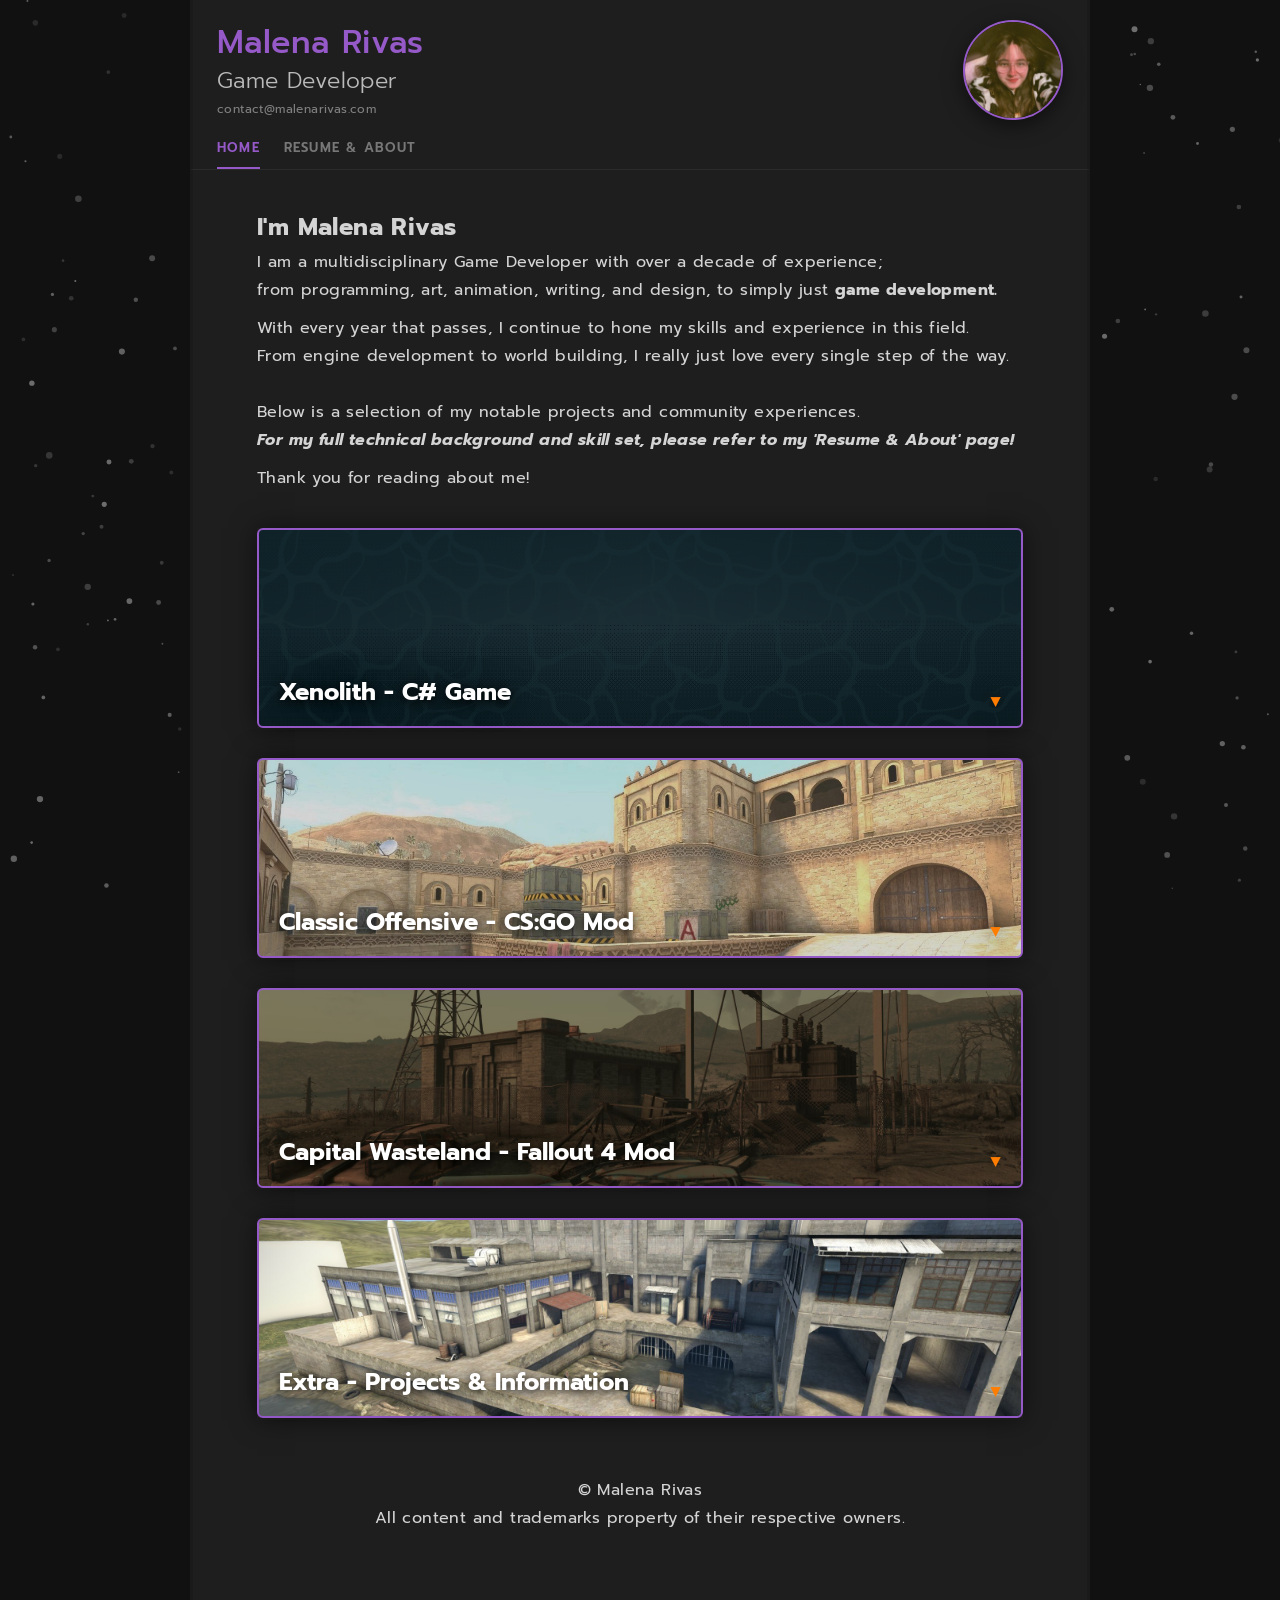
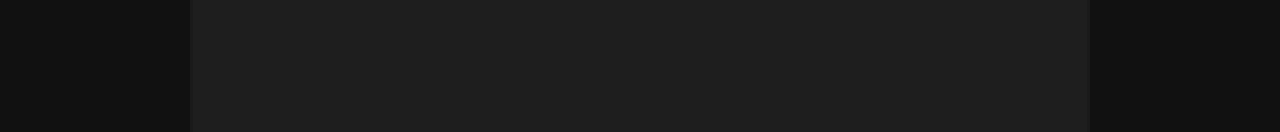
==== index.html @ 112ac76a "Update index.html" ====
<!DOCTYPE html>
<html lang="en">
<head>
  <meta charset="UTF-8">
  <meta name="viewport" content="width=device-width, initial-scale=1.0">
  <title>Malena Rivas - Game Developer</title>
  <link rel="icon" type="image/x-icon" href="images/Zeldas_Letter.ico">
  <link rel="preconnect" href="https://fonts.googleapis.com">
  <link rel="preconnect" href="https://fonts.gstatic.com" crossorigin>
  <link href="https://fonts.googleapis.com/css2?family=Prompt:wght@300;400;600;700&display=swap" rel="stylesheet">
  <style>
    *, *::before, *::after {
      margin: 0;
      padding: 0;
      box-sizing: border-box;
    }

    body {
      background-color: #111111;
      color: #d4d4d4;
      font-family: 'Prompt', sans-serif;
      letter-spacing: 0.4px;
      line-height: 1.75;
      min-height: 100vh;
    }

    .site-header {
      position: relative;
      top: 0;
      z-index: 100;
    }

    .header-inner {
      max-width: 900px;
      margin: 0 auto;
      padding: 24px 24px 0;
      background-color: #1e1e1e;
      border-bottom: 1px solid #2a2a2a;
      border-left: 3px solid #1a1a1a;
      border-right: 3px solid #1a1a1a;
      display: flex;
      justify-content: space-between;
      align-items: flex-start;
    }

    .header-text {
      flex: 1;
      min-width: 0;
    }

    .header-inner h1 {
      font-size: 30px;
      font-weight: 700;
      color: #9559c8;
      line-height: 1.2;
    }

    .tagline {
      font-size: 16px;
      color: #bbbbbb;
      margin-bottom: 14px;
      font-weight: 300;
    }

    .tab-nav {
      display: flex;
      gap: 0;
    }

    .tabLinks {
      font-family: 'Prompt', sans-serif;
      font-size: 13px;
      font-weight: 600;
      letter-spacing: 1.2px;
      color: #777;
      background: none;
      border: none;
      border-bottom: 2px solid transparent;
      padding: 10px 0px 10px 0;
      margin-right: 24px;
      cursor: pointer;
      transition: color 0.2s, border-color 0.2s;
    }

    .tabLinks:last-child { margin-right: 0; }
    .tabLinks:hover { color: #aaa; }

    .tabLinks.active {
      color: #9559c8;
      border-bottom-color: #9559c8;
    }

    .container {
      max-width: 900px;
      margin: 0 auto;
      padding: 36px 64px 200px;
      background-color: #1e1e1e;
      border-left: 3px solid #1a1a1a;
      border-right: 3px solid #1a1a1a;
    }

    .tabcontent { display: none; }
    .tabcontent.active { display: block; }

    .greeting {
      color: #9559c8;
      font-size: 17px;
      font-weight: 600;
      margin-bottom: 10px;
    }

    .intro p { margin-bottom: 10px; }

    .accordion-group { margin-top: 36px; margin-bottom: 28px; box-shadow: 0 0px 24px rgba(0,0,0,0.5); }
    .accordion-group + .accordion-group { margin-top: 16px; margin-bottom: 28px; box-shadow: 0 0px 24px rgba(0,0,0,0.5); }

    .accordion {
      position: relative;
      display: block;
      width: 100%;
      height: 200px;
      font-family: 'Prompt', sans-serif;
      font-size: 24px;
      font-weight: 700;
      color: #fff;
      text-shadow: 0 2px 10px rgba(0,0,0,0.9), 0 0 30px rgba(0,0,0,0.6);
      background-color: #111;
      background-size: cover;
      background-position: center;
      border: 2px solid #9559c8;
      border-radius: 6px;
      cursor: pointer;
      padding: 0;
      text-align: left;
      user-select: none;
      -webkit-user-select: none;
    }

    .accordion:hover {
      border-color: #b07de0;
    }

    .accordion.active {
      border-color: #b07de0;
      border-radius: 6px 6px 0 0;
    }

    .accordion.active:hover {
      border-color: #b07de0;
    }

    .accordion-label {
      display: flex;
      align-items: flex-end;
      height: 100%;
      padding: 16px 60px 16px 20px;
    }

    .accordion-arrow {
      position: absolute;
      bottom: 16px;
      right: 20px;
      font-size: 18px;
      color: rgb(255, 125, 0);
      line-height: 1;
      transition: color 0.2s;
      pointer-events: none;
      text-shadow: 0px 0px 20px #000000;
    }

    .accordion-arrow::after { content: '▼'; }

    .accordion.active .accordion-arrow::after { content: '▲'; }
    .accordion:hover .accordion-arrow { color: rgb(255, 125, 0); }

    .accordion-content {
      max-height: 0;
      overflow: hidden;
      background-color: #1a1a1a;
      border: 2px solid transparent;
      border-top: none;
      border-radius: 0 0 6px 6px;
    }

    .accordion.active + .accordion-content {
      border-color: #b07de0;
    }

    .project-body {
      padding: 28px 28px 8px;
    }

    .project-body h2 {
      color: #9559c8;
      font-size: 18px;
      font-weight: 600;
      margin-bottom: 10px;
    }

    .project-body h3 {
      color: #b07de0;
      font-size: 15px;
      font-weight: 600;
      margin-bottom: 8px;
    }

    .project-body p { margin-bottom: 12px; }

    .project-body ul {
      margin: 0 0 12px 22px;
      list-style-type: disc;
    }

    .project-body li {
      margin-bottom: 5px;
      padding-left: 2px;
    }

    .project-body a { color: #9559c8; text-decoration: none; }
    .project-body a:hover { text-decoration: underline; }
    .project-body strong { color: #fff; font-weight: 600; }
    .project-body em { font-style: italic; }

    .project-images {
      display: grid;
      grid-template-columns: repeat(2, 1fr);
      gap: 8px;
      padding: 4px 28px 28px;
    }

    .img-wrap {
      position: relative;
      display: block;
      overflow: hidden;
      border-radius: 4px;
    }

    .img-wrap img {
      width: 100%;
      height: auto;
      border-radius: 4px;
      cursor: pointer;
      transition: transform 0.2s, opacity 0.2s, box-shadow 0.2s;
      display: block;
      box-shadow: 0 3px 12px rgba(0,0,0,0.4);
    }

    .img-wrap:hover img {
      transform: scale(1.02);
      opacity: 0.85;
      box-shadow: 0 5px 20px rgba(0,0,0,0.5);
    }

    .img-wrap::after {
      content: attr(data-tooltip);
      position: absolute;
      bottom: 8px;
      left: 8px;
      right: 8px;
      padding: 4px 8px;
      background: rgba(0, 0, 0, 0.78);
      color: #c0c0c0;
      font-size: 10.5px;
      font-weight: 400;
      letter-spacing: 0.3px;
      line-height: 1.4;
      border-radius: 3px;
      pointer-events: none;
      opacity: 0;
      transform: translateY(5px);
      transition: opacity 0.3s ease, transform 0.3s ease;
    }

    .img-wrap:hover::after {
      opacity: 1;
      transform: translateY(0);
    }

    .accordion-placeholder {
      background: linear-gradient(135deg, #1a1030 0%, #0d1a2a 50%, #1a1020 100%) !important;
    }

    .resume-photo {
      flex-shrink: 0;
      margin-left: 20px;
      margin-top: -4px;
    }

    .resume-photo img {
      width: 100px;
      height: 100px;
      border-radius: 50%;
      border: 2px solid #9559c8;
      object-fit: cover;
      box-shadow: 0 6px 20px rgba(0,0,0,0.5);
      display: block;
    }

    .resume-body h2 {
      color: #9559c8;
      font-size: 18px;
      font-weight: 600;
      margin-bottom: 10px;
      margin-top: 0px;
    }

    .resume-body h3 {
      color: #b07de0;
      font-size: 15px;
      font-weight: 600;
      margin-bottom: 8px;
    }

    .resume-body p { margin-bottom: 12px; }

    .resume-body ul {
      margin: 0 0 12px 22px;
      list-style-type: disc;
    }

    .resume-body li { margin-bottom: 5px; padding-left: 2px; }

    .resume-body a { color: #9559c8; text-decoration: none; }
    .resume-body a:hover { text-decoration: underline; }
    .resume-body strong { color: #fff; font-weight: 600; }

    #snow-canvas {
      position: fixed;
      top: 0;
      left: 0;
      width: 100%;
      height: 100%;
      pointer-events: none;
      z-index: 9999;
    }

    @media (max-width: 740px) {
      .header-inner h1 { font-size: 24px; }
      .accordion { height: 160px; font-size: 20px; }
      .project-images { gap: 6px; }
      .resume-photo img { width: 70px; height: 70px; }
    }

    @media (max-width: 500px) {
      .header-inner { padding: 18px 16px 0; }
      .header-inner h1 { font-size: 22px; }
      .tagline { font-size: 14px; }
      .tabLinks { font-size: 11px; padding: 10px 14px 8px 0; margin-right: 16px; }
      .container { padding: 28px 16px 60px; }
      .accordion { height: 130px; font-size: 17px; }
      .project-body, .project-images { padding-left: 16px; padding-right: 16px; }
      .project-images { grid-template-columns: 1fr; }
      .resume-photo { display: none; }
    }

    @media (prefers-reduced-motion: reduce) {
      .accordion-content { transition: none; }
      .img-wrap img { transition: none; }
      .img-wrap::after { transition: none; }
      .tabLinks { transition: none; }
      .header-inner { transition: none; }
    }
  </style>
</head>
<body>
<header class="site-header" id="site-header">
  <div class="header-inner">
    <div class="header-text">
      <h1 style="font-weight: 500; font-size: 32px;">Malena Rivas</h1>
      <p class="tagline" style="font-size: 22px;">Game Developer</p>
      <p style="font-size: 12px; margin-top: -16px; padding-bottom: 8px; color: #808080;">contact@malenarivas.com</p>
      <nav class="tab-nav" role="tablist">
        <button class="tabLinks active" data-tab="Home" role="tab" aria-selected="true">HOME</button>
        <button class="tabLinks" data-tab="Resume" role="tab" aria-selected="false">RESUME & ABOUT</button>
      </nav>
    </div>
    <span class="resume-photo">
      <img src="images/icon-pfp.jpg" alt="Malena Rivas">
    </span>
  </div>
</header>

<main>
  <div class="container" id="main-container">

    <!-- HOME -->
    <section id="Home" class="tabcontent active" role="tabpanel">
      <div class="intro" data-markdown>
## I'm Malena Rivas

I am a multidisciplinary Game Developer with over a decade of experience;
from programming, art, animation, writing, and design, to simply just **game development.**

With every year that passes, I continue to hone my skills and experience in this field. 
From engine development to world building, I really just love every single step of the way.
‎ 
Below is a selection of my notable projects and community experiences. 
***For my full technical background and skill set, please refer to my 'Resume & About' page!***

Thank you for reading about me!

      </div>

      <!-- Project 3 -->
      <div class="accordion-group">
        <button class="accordion" style="background-image:url(images/Xenolith-Header.jpg)" aria-expanded="false">
          <span class="accordion-label">Xenolith - C# Game</span>
          <span class="accordion-arrow"></span>
        </button>
        <div class="accordion-content" aria-hidden="true">
          <div class="project-body" data-markdown>
## About
Xenolith is currently under development. Made completely in my own C# game engine using .NET and MonoGame. More details will be revealed soon.

Xenolith is a Story Driven Metroidvania that uses advanced fluid systems, light systems, and environmental storytelling to invoke a sense of dread and isolation.

You play as **Diver-13 (Call-sign 'Artemis')**. 
You are part of the Tartarus Dynamics Rescue Squad (TD-RS), trained to evacuate marine researchers and scientists working at Tartarus Dynamics in the event that any of the underwater substations fail, flood, or worse.
The Leviathans comms went dark 14 hours ago for an unknown reason. You and the rest of your rescue squad travel to different substations to find out what happened to The Leviathan.

## My Role
- Lead Writer, Developer, & System Designer
          </div>
          <div class="project-images">
            <span class="img-wrap" data-tooltip="Xenolith Screenshot 1"><img src="images/Xenolith-1.jpg" loading="lazy" onclick="window.open(this.src,'_blank')" alt="Xenolith Screenshot 1"></span>
            <span class="img-wrap" data-tooltip="Xenolith Screenshot 2"><img src="images/Xenolith-2.jpg" loading="lazy" onclick="window.open(this.src,'_blank')" alt="Xenolith Screenshot 2"></span>
            <span class="img-wrap" data-tooltip="Xenolith Screenshot 3"><img src="images/Xenolith-3.jpg" loading="lazy" onclick="window.open(this.src,'_blank')" alt="Xenolith Screenshot 3"></span>
            <span class="img-wrap" data-tooltip="Xenolith Screenshot 4"><img src="images/Xenolith-4.jpg" loading="lazy" onclick="window.open(this.src,'_blank')" alt="Xenolith Screenshot 4"></span>
          </div>
        </div>
      </div>

      <!-- Project 2 -->
      <div class="accordion-group">
        <button class="accordion" style="background-image:url(images/CSCO-Header.jpg)" aria-expanded="false">
          <span class="accordion-label">Classic Offensive - CS:GO Mod</span>
          <span class="accordion-arrow"></span>
        </button>
        <div class="accordion-content" aria-hidden="true">
          <div class="project-body" data-markdown>
## About
Counter-Strike: Classic Offensive was a fan-made overhaul for Counter-Strike: Global Offensive that aimed to recreate the gameplay and atmosphere of the earlier Counter-Strike titles, particularly **Counter-Strike 1.6** and **Counter-Strike: Source**. 
It brought back classic maps, weapons, and game modes while retaining the updated engine and mechanics of CS.

The mod was designed for players who prefer the older, more traditional Counter-Strike experience with the modern improvements in graphics and performance from CS.

## My Role
- Lead Level Designer
- Design, asset, and texture creation on **de_nuke**
- Short-term contribution on **de_dust 2**
- Focused on maintaining visual consistency with classic CS aesthetics
- Collaborated with the environment art team on material standards
          </div>
          <div class="project-images">
            <span class="img-wrap" data-tooltip="CSCO Screenshot 1"><img src="images/CSCO-1.jpg" loading="lazy" onclick="window.open(this.src,'_blank')" alt="CSCO Screenshot 1"></span>
            <span class="img-wrap" data-tooltip="CSCO Screenshot 2"><img src="images/CSCO-2.jpg" loading="lazy" onclick="window.open(this.src,'_blank')" alt="CSCO Screenshot 2"></span>
            <span class="img-wrap" data-tooltip="CSCO Screenshot 3"><img src="images/CSCO-3.jpg" loading="lazy" onclick="window.open(this.src,'_blank')" alt="CSCO Screenshot 3"></span>
            <span class="img-wrap" data-tooltip="CSCO Screenshot 4"><img src="images/CSCO-4.jpg" loading="lazy" onclick="window.open(this.src,'_blank')" alt="CSCO Screenshot 4"></span>
            <span class="img-wrap" data-tooltip="CSCO Screenshot 5"><img src="images/CSCO-5.jpg" loading="lazy" onclick="window.open(this.src,'_blank')" alt="CSCO Screenshot 5"></span>
            <span class="img-wrap" data-tooltip="CSCO Screenshot 6"><img src="images/CSCO-6.jpg" loading="lazy" onclick="window.open(this.src,'_blank')" alt="CSCO Screenshot 6"></span>
          </div>
        </div>
      </div>

      <!-- Project 1 -->
      <div class="accordion-group">
        <button class="accordion" style="background-image:url(images/F4CW-Header.jpg)" aria-expanded="false">
          <span class="accordion-label">Capital Wasteland - Fallout 4 Mod</span>
          <span class="accordion-arrow"></span>
        </button>
        <div class="accordion-content" aria-hidden="true">
          <div class="project-body" data-markdown>
## About
Fallout 4: Capital Wasteland is a large scale fan-made mod for **Fallout 4** that aimed to recreate the setting of **Fallout 3**, focusing on the Capital Wasteland - the devastated region surrounding Washington, D.C.

The mod reimagines the familiar world of Fallout 3, allowing players to explore the same locations and encounter similar factions, enemies, and quests, but with the enhanced visuals and mechanics of Fallout 4. 
It essentially combines the narrative and environment of Fallout 3 with the gameplay improvements and engine of Fallout 4.

## My Role
- Senior Level Designer & World Event Programmer
- Built over **600 exterior/interior world space cells**
- Contributed to private repositories multiple time a week for over a year and half
- Collaborated closely with the lead designers and world-building teams
- Ensured consistency between Fallout 3's original layouts and the new engine
          </div>
          <div class="project-images">
            <span class="img-wrap" data-tooltip="F4CW Screenshot 1"><img src="images/F4CW-1.jpg" loading="lazy" onclick="window.open(this.src,'_blank')" alt="F4CW Screenshot 1"></span>
            <span class="img-wrap" data-tooltip="F4CW Screenshot 2"><img src="images/F4CW-2.jpg" loading="lazy" onclick="window.open(this.src,'_blank')" alt="F4CW Screenshot 2"></span>
            <span class="img-wrap" data-tooltip="F4CW Screenshot 3"><img src="images/F4CW-3.jpg" loading="lazy" onclick="window.open(this.src,'_blank')" alt="F4CW Screenshot 3"></span>
            <span class="img-wrap" data-tooltip="F4CW Screenshot 4"><img src="images/F4CW-4.jpg" loading="lazy" onclick="window.open(this.src,'_blank')" alt="F4CW Screenshot 4"></span>
          </div>
        </div>
      </div>

      <!-- Extra -->
      <div class="accordion-group">
        <button class="accordion" style="background-image:url(images/Extra-Header.jpg)" aria-expanded="false">
          <span class="accordion-label">Extra - Projects & Information</span>
          <span class="accordion-arrow"></span>
        </button>
        <div class="accordion-content" aria-hidden="true">
          <div class="project-body" data-markdown>
## About
Steelhead was a CS:GO map that was sadly never published but went through tons of interations and playtests.
I was the sole developer, artist, and designer for this competitive map.
Steelhead was scheduled to release in early 2024 but with the CS2 release in late 2023 it replaced the previous engine, thus killing the ongoing project Steelhead.

Me and a friend participated and attempted a Game Jam half way into 2024, our scope ended up being too big and we missed the submission deadline.
However it was still a cool concept inspired by Link to the Past and also a great learning experience for me! This was made in Unity!

## My Role
- Lead Programmer & Artist (Game Jam)
- Lead Developer & Designer (Steelhead)
          </div>
          <div class="project-images">
            <span class="img-wrap" data-tooltip="Game Jam Screenshot 1"><img src="images/Extra-1.jpg" loading="lazy" onclick="window.open(this.src,'_blank')" alt="Game Jam Screenshot 1"></span>
            <span class="img-wrap" data-tooltip="Game Jam Screenshot 2"><img src="images/Extra-2.jpg" loading="lazy" onclick="window.open(this.src,'_blank')" alt="Game Jam Screenshot 2"></span>
            <span class="img-wrap" data-tooltip="Game Jam Screenshot 3"><img src="images/Extra-3.jpg" loading="lazy" onclick="window.open(this.src,'_blank')" alt="Game Jam Screenshot 3"></span>
            <span class="img-wrap" data-tooltip="Game Jam Screenshot 4"><img src="images/Extra-4.jpg" loading="lazy" onclick="window.open(this.src,'_blank')" alt="Game Jam Screenshot 4"></span>
            <span class="img-wrap" data-tooltip="Steelhead Screenshot 1"><img src="images/Extra-5.jpg" loading="lazy" onclick="window.open(this.src,'_blank')" alt="Steelhead Screenshot 1"></span>
            <span class="img-wrap" data-tooltip="Steelhead Screenshot 2"><img src="images/Extra-6.jpg" loading="lazy" onclick="window.open(this.src,'_blank')" alt="Steelhead Screenshot 2"></span>
            <span class="img-wrap" data-tooltip="Steelhead Screenshot 3"><img src="images/Extra-7.jpg" loading="lazy" onclick="window.open(this.src,'_blank')" alt="Steelhead Screenshot 3"></span>
            <span class="img-wrap" data-tooltip="Steelhead Screenshot 4"><img src="images/Extra-8.jpg" loading="lazy" onclick="window.open(this.src,'_blank')" alt="Steelhead Screenshot 4"></span>
          </div>
        </div>
      </div>
      ‎ 
      ‎ 
    <p style="display:flex; justify-content:center; align-items:center;">© Malena Rivas</p>
    <p style="display:flex; justify-content:center; align-items:center;">All content and trademarks property of their respective owners.</p>

    </section>

    <!-- RESUME & ABOUT -->
    <section id="Resume" class="tabcontent" role="tabpanel">
      <div class="resume-body" data-markdown>
## About Me
I am a Game Developer driven by a passion for building complete, immersive worlds. 
I started my journey young modding Source Engine titles, which quickly turned into a desire to learn every discipline involved in game creation. 

I have extensive experience across multiple engines, including 2D or 3D pipelines. 
I've contributed to large-scale singleplayer mod content, built competitive multiplayer maps, and developed original games from the ground up. Independently and in collaborative dev teams.

**I also have hundreds of pages worth of design documentation over the years, including lore and system architecture for my various amount of contributed projects!**

Some of which includes a lore rich shelved 3D project, code-named "Ark Maintenance" and an even more lore and design rich 2D story platformer code-named "Xenolith".

I transitioned away from existing engine frameworks (Godot & Unity) to build my own C# engine using .NET and MonoGame, giving me absolute control over the architecture of my current independent 2D project.
‎ 
‎ 
## Technical Experience

**Programming:**
C#, C++, GDScript, Python, Git, and Java.


**Engine Development:** 
Custom C# Engine (MonoGame/.NET), Godot, Unity, Source Engine, and CreationKit.


**Design:**
2D/3D Level Design, Gameplay Designs, Worldspace Encounters, Save/Load Systems, Proper Design Documentation.


**Narrative Design:**
Lore, Dialogue, Personalities, Gameplay Systems, and Environmental Storytelling.


**Debugging:**
Profiling, Version Control, Engine and Game Level Optimization.


**Art & Animation:**
Modeling, Texturing, Rigging, Pixel Art, and 2D/3D Animation. (Blender/3dsMax & Aseprite)
‎ 
## Contact Information

CDT (UTC-5) - Houston, TX
[contact@malenarivas.com](mailto:contact@malenarivas.com)
[LinkedIn Profile](https://www.linkedin.com/in/malena-rivas-7b910b329)
‎ 
‎ 
    </div>
    <p style="display:flex; justify-content:center; align-items:center;">© Malena Rivas</p>
    <p style="display:flex; justify-content:center; align-items:center;">All content and trademarks property of their respective owners.</p>
    </section>
  </div>
</main>

<script>
function parseMarkdown(text) {
  text = text.replace(/&/g, '&amp;').replace(/</g, '&lt;').replace(/>/g, '&gt;');

  const inline = (s) => {
    s = s.replace(/\*\*\*(.+?)\*\*\*/g, '<strong><em>$1</em></strong>');
    s = s.replace(/\*\*(.+?)\*\*/g, '<strong>$1</strong>');
    s = s.replace(/\*(.+?)\*/g, '<em>$1</em>');
    s = s.replace(/\[(.+?)\]\((.+?)\)/g, '<a href="$2" target="_blank" rel="noopener">$1</a>');
    return s;
  };

  const lines = text.split('\n');
  const out = [];
  let inList = false;
  let inPara = false;

  for (let i = 0; i < lines.length; i++) {
    const line = lines[i].trim();

    if (!line) {
      if (inList) { out.push('</ul>'); inList = false; }
      if (inPara) { out.push('</p>'); inPara = false; }
      continue;
    }

    if (line.startsWith('### ') || line.startsWith('## ') || line.startsWith('# ')) {
      if (inList) { out.push('</ul>'); inList = false; }
      if (inPara) { out.push('</p>'); inPara = false; }
      if (line.startsWith('### '))      out.push('<h3>' + inline(line.slice(4)) + '</h3>');
      else if (line.startsWith('## '))  out.push('<h2>' + inline(line.slice(3)) + '</h2>');
      else                               out.push('<h1>' + inline(line.slice(2)) + '</h1>');
      continue;
    }

    if (line.startsWith('- ')) {
      if (inPara) { out.push('</p>'); inPara = false; }
      if (!inList) { out.push('<ul>'); inList = true; }
      out.push('<li>' + inline(line.slice(2)) + '</li>');
      continue;
    }

    if (inList) { out.push('</ul>'); inList = false; }
    if (!inPara) { out.push('<p>' + inline(line)); inPara = true; }
    else { out.push('<br>' + inline(line)); }
  }

  if (inList) out.push('</ul>');
  if (inPara) out.push('</p>');
  return out.join('\n');
}

document.querySelectorAll('[data-markdown]').forEach(el => {
  el.innerHTML = parseMarkdown(el.textContent.trim());
});


document.querySelectorAll('.tabLinks').forEach(btn => {
  btn.addEventListener('click', () => {
    document.querySelectorAll('.tabLinks').forEach(b => {
      b.classList.remove('active');
      b.setAttribute('aria-selected', 'false');
    });
    document.querySelectorAll('.tabcontent').forEach(c => c.classList.remove('active'));

    btn.classList.add('active');
    btn.setAttribute('aria-selected', 'true');
    document.getElementById(btn.dataset.tab).classList.add('active');

    document.querySelectorAll('.accordion.active').forEach(a => {
      a.classList.remove('active');
      a.setAttribute('aria-expanded', 'false');
      a.nextElementSibling.style.maxHeight = null;
      a.nextElementSibling.setAttribute('aria-hidden', 'true');
    });
  });
});


document.querySelectorAll('.accordion').forEach(btn => {
  btn.addEventListener('click', () => {
    const content = btn.nextElementSibling;
    const wasOpen = btn.classList.contains('active');

    document.querySelectorAll('.accordion').forEach(a => {
      a.classList.remove('active');
      a.setAttribute('aria-expanded', 'false');
      a.nextElementSibling.style.maxHeight = null;
      a.nextElementSibling.setAttribute('aria-hidden', 'true');
    });

    if (!wasOpen) {
      btn.classList.add('active');
      btn.setAttribute('aria-expanded', 'true');
      content.style.maxHeight = content.scrollHeight + 'px';
      requestAnimationFrame(() => { content.style.maxHeight = content.scrollHeight + 'px'; });
      content.setAttribute('aria-hidden', 'false');
    }
  });
});


const header = document.getElementById('site-header');
window.addEventListener('scroll', () => {
  header.classList.toggle('scrolled', window.scrollY > 8);
}, { passive: true });


(function () {
  const month = new Date().getMonth();
  const isWinter = (month === 11 || month === 0 || month === 1);
  if (!isWinter) return;
  if (window.matchMedia('(prefers-reduced-motion: reduce)').matches) return;

  const canvas = document.createElement('canvas');
  canvas.id = 'snow-canvas';
  document.body.appendChild(canvas);
  const ctx = canvas.getContext('2d');

  const CENTER_MAX = 900;
  let cLeft, cRight;

  function resize() {
    canvas.width = window.innerWidth;
    canvas.height = window.innerHeight;
    const w = Math.min(CENTER_MAX, window.innerWidth);
    cLeft = (window.innerWidth - w) / 2;
    cRight = cLeft + w;
  }
  resize();
  window.addEventListener('resize', resize);

  const COUNT = 100;
  const flakes = Array.from({ length: COUNT }, () => {
    const side = Math.random() < 0.5 ? 'left' : 'right';
    const x = side === 'left'
      ? Math.random() * Math.max(cLeft - 10, 1)
      : cRight + 10 + Math.random() * Math.max(window.innerWidth - cRight - 10, 1);
    return {
      x,
      y: Math.random() * window.innerHeight,
      r: Math.random() * 2.5 + 0.8,
      speed: Math.random() * 1.2 + 0.4,
      wind: Math.random() * 0.3 - 0.15,
      opacity: Math.random() * 0.3 + 0.1,
      wobble: Math.random() * Math.PI * 2,
      side
    };
  });

  function frame() {
    ctx.clearRect(0, 0, canvas.width, canvas.height);
    for (const f of flakes) {
      ctx.beginPath();
      ctx.arc(f.x, f.y, f.r, 0, Math.PI * 2);
      ctx.fillStyle = 'rgba(255,255,255,' + f.opacity + ')';
      ctx.fill();

      f.y += f.speed;
      f.wobble += 0.012;
      f.x += f.wind + Math.sin(f.wobble) * 0.4;

      if (f.y > canvas.height + 5) {
        f.y = -5;
        if (f.side === 'left') {
          f.x = Math.random() * Math.max(cLeft - 10, 1);
        } else {
          f.x = cRight + 10 + Math.random() * Math.max(window.innerWidth - cRight - 10, 1);
        }
      }

      if (f.side === 'left' && f.x > cLeft - 5) f.x = cLeft - 10 - Math.random() * 20;
      if (f.side === 'right' && f.x < cRight + 5) f.x = cRight + 10 + Math.random() * 20;
    }
    requestAnimationFrame(frame);
  }
  frame();
})();
</script>

</body>
</html>
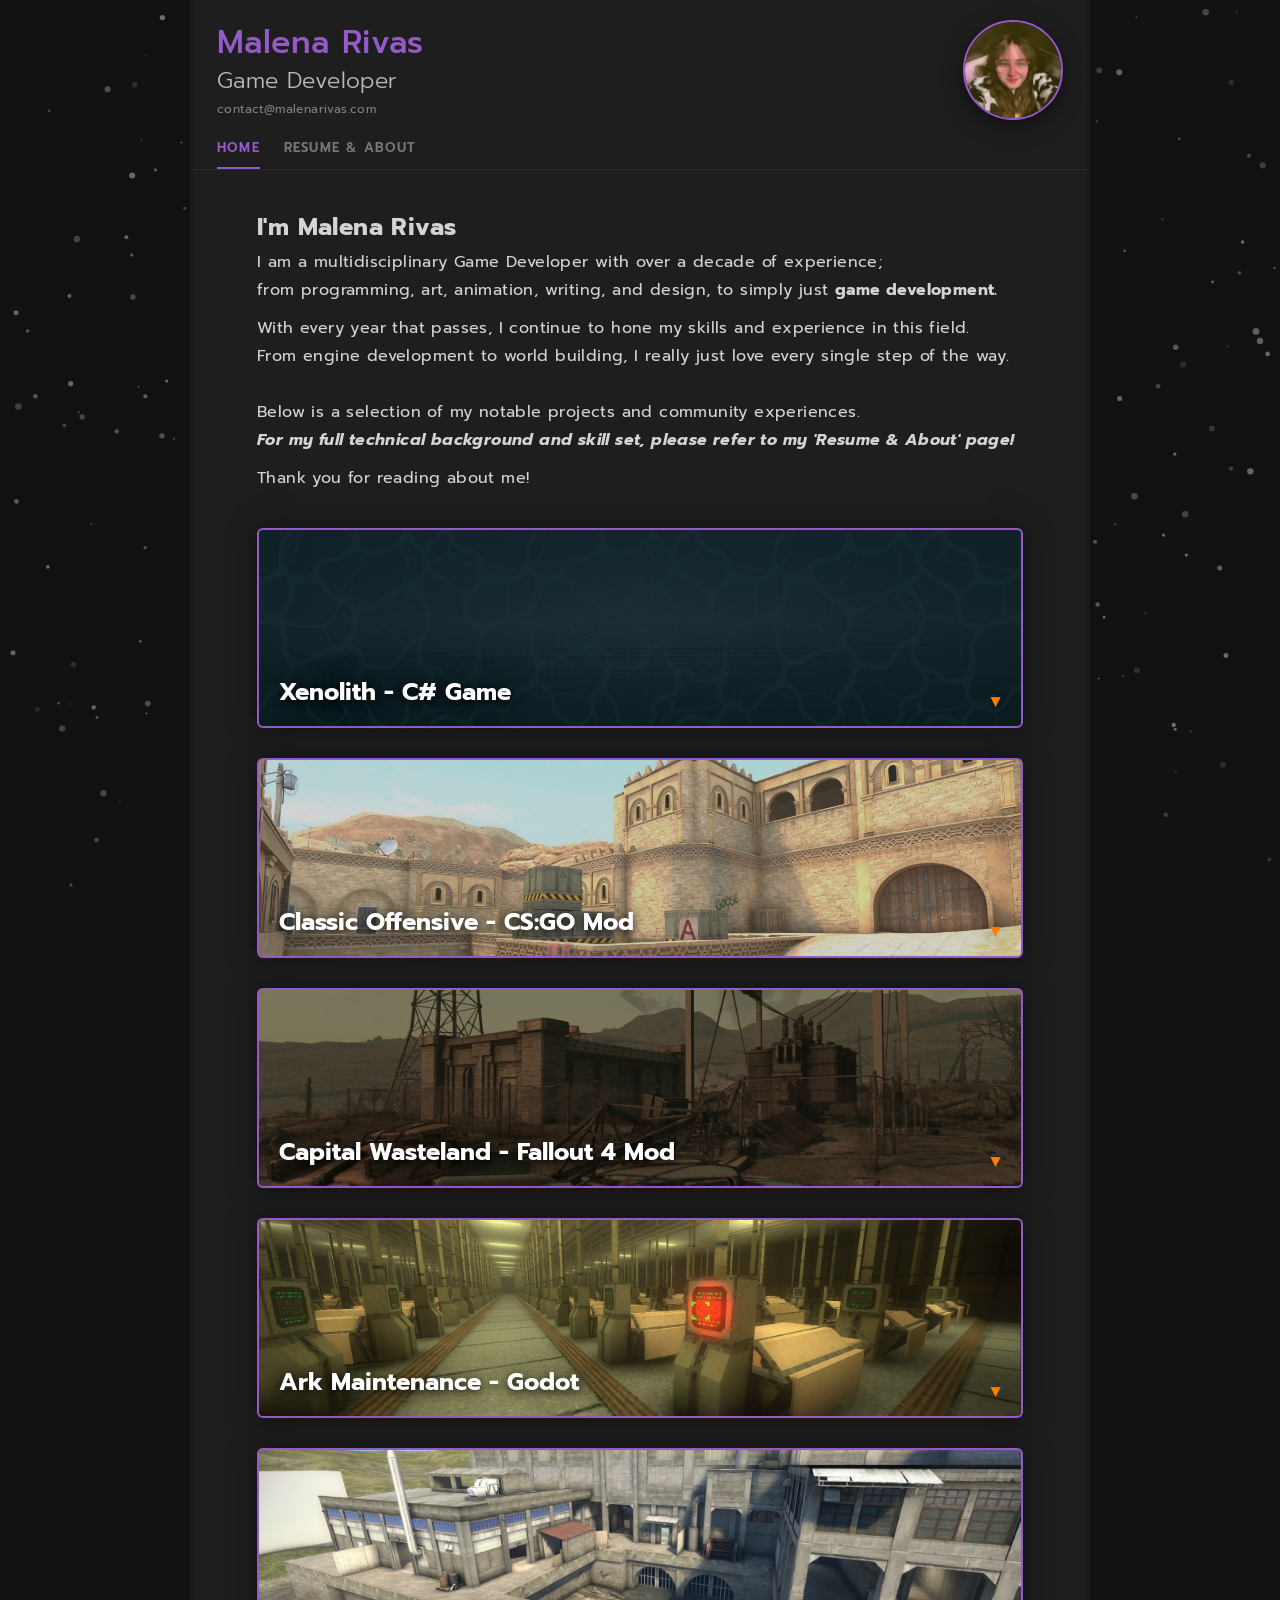
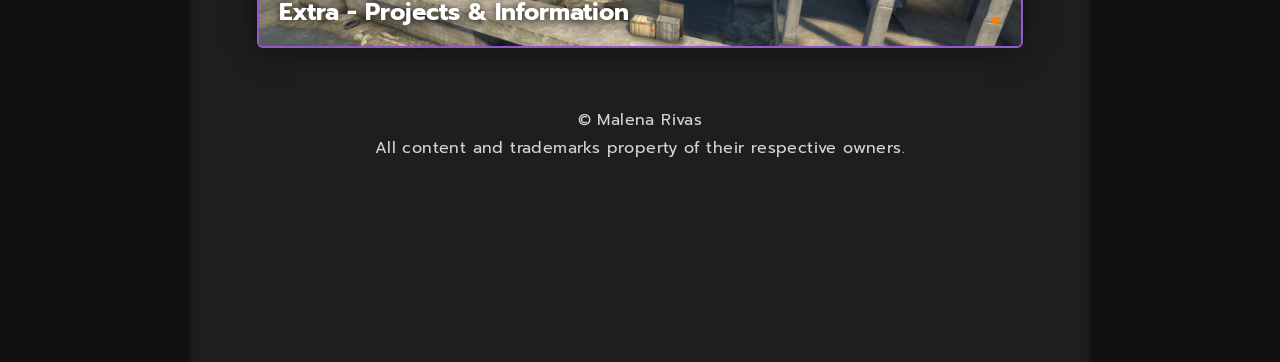
==== commit d77fb6b4: "Ark" ====
--- a/index.html
+++ b/index.html
@@ -401,7 +401,7 @@
 
       </div>
 
-      <!-- Project 3 -->
+      <!-- Xenolith -->
       <div class="accordion-group">
         <button class="accordion" style="background-image:url(images/Xenolith-Header.jpg)" aria-expanded="false">
           <span class="accordion-label">Xenolith - C# Game</span>
@@ -430,7 +430,7 @@
         </div>
       </div>
 
-      <!-- Project 2 -->
+      <!-- CSCO -->
       <div class="accordion-group">
         <button class="accordion" style="background-image:url(images/CSCO-Header.jpg)" aria-expanded="false">
           <span class="accordion-label">Classic Offensive - CS:GO Mod</span>
@@ -462,7 +462,7 @@
         </div>
       </div>
 
-      <!-- Project 1 -->
+      <!-- F4CW -->
       <div class="accordion-group">
         <button class="accordion" style="background-image:url(images/F4CW-Header.jpg)" aria-expanded="false">
           <span class="accordion-label">Capital Wasteland - Fallout 4 Mod</span>
@@ -488,6 +488,49 @@
             <span class="img-wrap" data-tooltip="F4CW Screenshot 2"><img src="images/F4CW-2.jpg" loading="lazy" onclick="window.open(this.src,'_blank')" alt="F4CW Screenshot 2"></span>
             <span class="img-wrap" data-tooltip="F4CW Screenshot 3"><img src="images/F4CW-3.jpg" loading="lazy" onclick="window.open(this.src,'_blank')" alt="F4CW Screenshot 3"></span>
             <span class="img-wrap" data-tooltip="F4CW Screenshot 4"><img src="images/F4CW-4.jpg" loading="lazy" onclick="window.open(this.src,'_blank')" alt="F4CW Screenshot 4"></span>
+          </div>
+        </div>
+      </div>
+
+      <!-- Ark Maintenance -->
+      <div class="accordion-group">
+        <button class="accordion" style="background-image:url(images/Ark-Header.jpg)" aria-expanded="false">
+          <span class="accordion-label">Ark Maintenance - Godot</span>
+          <span class="accordion-arrow"></span>
+        </button>
+        <div class="accordion-content" aria-hidden="true">
+          <div class="project-body" data-markdown>
+## About
+Ark Maintenance is a 14 day narrative experience set in a retro 3D environment with a psychological looping story.
+
+The year is unknown; you awake out of a stasis pod suffering from mild amnesia while you are greeted by one of your crew members.
+*You were chosen to be this years maintenance person through "the yearly work lottery".*
+
+Upon starting work you are greeted by several other crew members.
+- Captain, Seraphina Voss
+- Book Keeper, Meera Khanna
+- Chef, Niko Moretti
+- Medical Officer, Pete Blajevic
+And a previously chosen worker hiding away unknown to the rest of the crew.
+
+You are given many choices during the course of the story, including Mutiny, Murder, Lies, Infection, and Sabotage.
+
+
+
+This is that lore rich shelved 3D project that I mentioned, code-named "Ark Maintenance". This was a passion project made by me and my significant other who is also in IT!
+Eventually we decided to put this project on hold so she could focus on work and her schooling.
+Truthfully after releasing the demo, and playtesting with friends and family we both achieved what we wanted with Ark Maintenance and didn't seek further interations!
+
+## Her Role
+- Lead Artist & Writer
+
+## My Role
+- Lead Programmer & Writer
+          </div>
+          <div class="project-images">
+            <span class="img-wrap" data-tooltip="Ark Maintenance Screenshot 1"><img src="images/Ark-1.jpg" loading="lazy" onclick="window.open(this.src,'_blank')" alt="Ark Maintenance Screenshot 1"></span>
+            <span class="img-wrap" data-tooltip="Ark Maintenance Screenshot 2"><img src="images/Ark-2.jpg" loading="lazy" onclick="window.open(this.src,'_blank')" alt="Ark Maintenance Screenshot 2"></span>
+            <span class="img-wrap" data-tooltip="Ark Maintenance Art 1"><img src="images/Ark-3.jpg" loading="lazy" onclick="window.open(this.src,'_blank')" alt="Ark Maintenance Art 1"></span>
           </div>
         </div>
       </div>
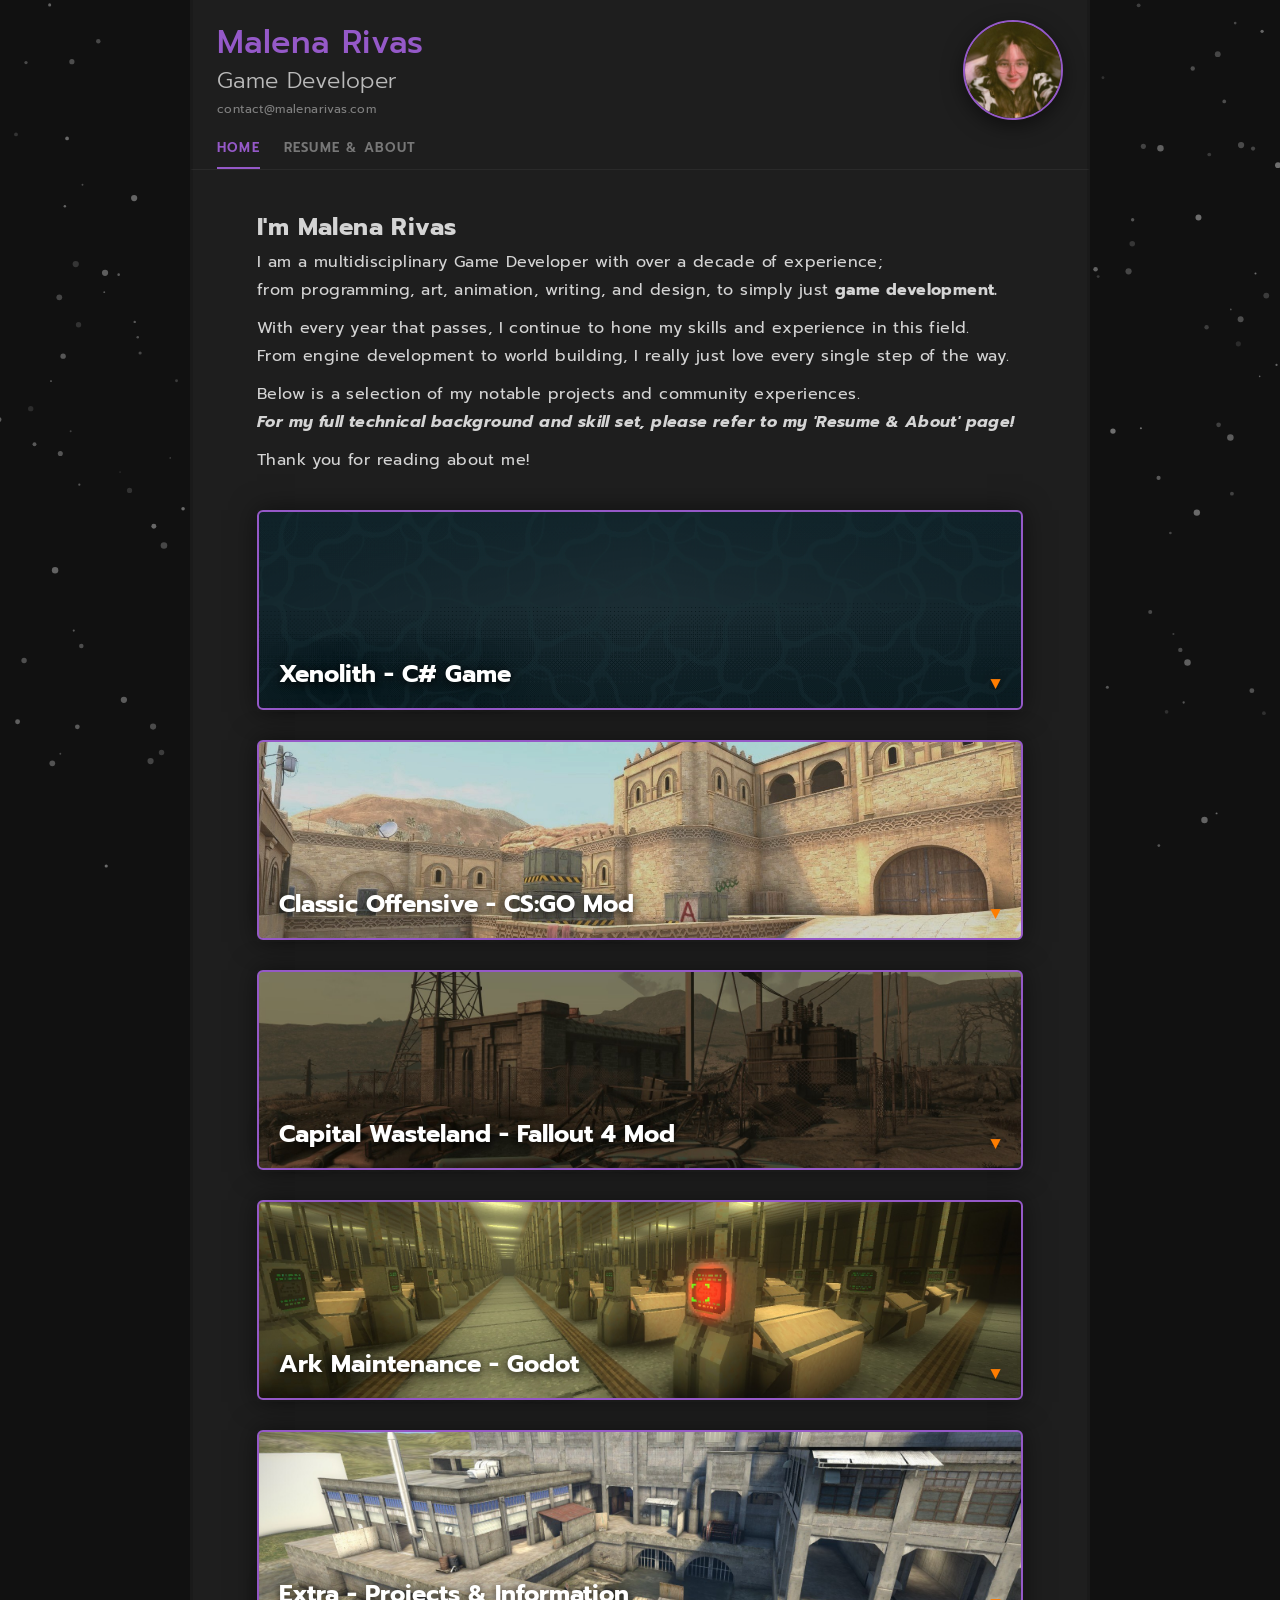
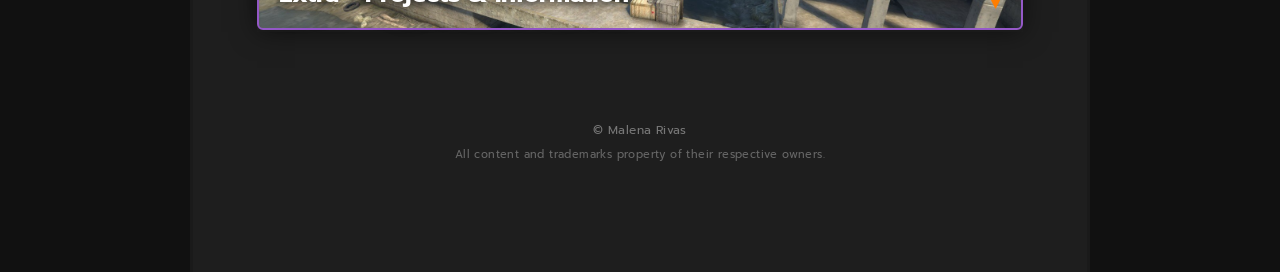
==== commit f8615b64: "Update index.html" ====
--- a/index.html
+++ b/index.html
@@ -1,814 +1,1093 @@
 <!DOCTYPE html>
 <html lang="en">
 <head>
-  <meta charset="UTF-8">
-  <meta name="viewport" content="width=device-width, initial-scale=1.0">
-  <title>Malena Rivas - Game Developer</title>
-  <link rel="icon" type="image/x-icon" href="images/Zeldas_Letter.ico">
-  <link rel="preconnect" href="https://fonts.googleapis.com">
-  <link rel="preconnect" href="https://fonts.gstatic.com" crossorigin>
-  <link href="https://fonts.googleapis.com/css2?family=Prompt:wght@300;400;600;700&display=swap" rel="stylesheet">
-  <style>
-    *, *::before, *::after {
-      margin: 0;
-      padding: 0;
-      box-sizing: border-box;
-    }
-
-    body {
-      background-color: #111111;
-      color: #d4d4d4;
-      font-family: 'Prompt', sans-serif;
-      letter-spacing: 0.4px;
-      line-height: 1.75;
-      min-height: 100vh;
-    }
-
-    .site-header {
-      position: relative;
-      top: 0;
-      z-index: 100;
-    }
-
-    .header-inner {
-      max-width: 900px;
-      margin: 0 auto;
-      padding: 24px 24px 0;
-      background-color: #1e1e1e;
-      border-bottom: 1px solid #2a2a2a;
-      border-left: 3px solid #1a1a1a;
-      border-right: 3px solid #1a1a1a;
-      display: flex;
-      justify-content: space-between;
-      align-items: flex-start;
-    }
-
-    .header-text {
-      flex: 1;
-      min-width: 0;
-    }
-
-    .header-inner h1 {
-      font-size: 30px;
-      font-weight: 700;
-      color: #9559c8;
-      line-height: 1.2;
-    }
-
-    .tagline {
-      font-size: 16px;
-      color: #bbbbbb;
-      margin-bottom: 14px;
-      font-weight: 300;
-    }
-
-    .tab-nav {
-      display: flex;
-      gap: 0;
-    }
-
-    .tabLinks {
-      font-family: 'Prompt', sans-serif;
-      font-size: 13px;
-      font-weight: 600;
-      letter-spacing: 1.2px;
-      color: #777;
-      background: none;
-      border: none;
-      border-bottom: 2px solid transparent;
-      padding: 10px 0px 10px 0;
-      margin-right: 24px;
-      cursor: pointer;
-      transition: color 0.2s, border-color 0.2s;
-    }
-
-    .tabLinks:last-child { margin-right: 0; }
-    .tabLinks:hover { color: #aaa; }
-
-    .tabLinks.active {
-      color: #9559c8;
-      border-bottom-color: #9559c8;
-    }
-
-    .container {
-      max-width: 900px;
-      margin: 0 auto;
-      padding: 36px 64px 200px;
-      background-color: #1e1e1e;
-      border-left: 3px solid #1a1a1a;
-      border-right: 3px solid #1a1a1a;
-    }
-
-    .tabcontent { display: none; }
-    .tabcontent.active { display: block; }
-
-    .greeting {
-      color: #9559c8;
-      font-size: 17px;
-      font-weight: 600;
-      margin-bottom: 10px;
-    }
-
-    .intro p { margin-bottom: 10px; }
-
-    .accordion-group { margin-top: 36px; margin-bottom: 28px; box-shadow: 0 0px 24px rgba(0,0,0,0.5); }
-    .accordion-group + .accordion-group { margin-top: 16px; margin-bottom: 28px; box-shadow: 0 0px 24px rgba(0,0,0,0.5); }
-
-    .accordion {
-      position: relative;
-      display: block;
-      width: 100%;
-      height: 200px;
-      font-family: 'Prompt', sans-serif;
-      font-size: 24px;
-      font-weight: 700;
-      color: #fff;
-      text-shadow: 0 2px 10px rgba(0,0,0,0.9), 0 0 30px rgba(0,0,0,0.6);
-      background-color: #111;
-      background-size: cover;
-      background-position: center;
-      border: 2px solid #9559c8;
-      border-radius: 6px;
-      cursor: pointer;
-      padding: 0;
-      text-align: left;
-      user-select: none;
-      -webkit-user-select: none;
-    }
-
-    .accordion:hover {
-      border-color: #b07de0;
-    }
-
-    .accordion.active {
-      border-color: #b07de0;
-      border-radius: 6px 6px 0 0;
-    }
-
-    .accordion.active:hover {
-      border-color: #b07de0;
-    }
-
-    .accordion-label {
-      display: flex;
-      align-items: flex-end;
-      height: 100%;
-      padding: 16px 60px 16px 20px;
-    }
-
-    .accordion-arrow {
-      position: absolute;
-      bottom: 16px;
-      right: 20px;
-      font-size: 18px;
-      color: rgb(255, 125, 0);
-      line-height: 1;
-      transition: color 0.2s;
-      pointer-events: none;
-      text-shadow: 0px 0px 20px #000000;
-    }
-
-    .accordion-arrow::after { content: '▼'; }
-
-    .accordion.active .accordion-arrow::after { content: '▲'; }
-    .accordion:hover .accordion-arrow { color: rgb(255, 125, 0); }
-
-    .accordion-content {
-      max-height: 0;
-      overflow: hidden;
-      background-color: #1a1a1a;
-      border: 2px solid transparent;
-      border-top: none;
-      border-radius: 0 0 6px 6px;
-    }
-
-    .accordion.active + .accordion-content {
-      border-color: #b07de0;
-    }
-
-    .project-body {
-      padding: 28px 28px 8px;
-    }
-
-    .project-body h2 {
-      color: #9559c8;
-      font-size: 18px;
-      font-weight: 600;
-      margin-bottom: 10px;
-    }
-
-    .project-body h3 {
-      color: #b07de0;
-      font-size: 15px;
-      font-weight: 600;
-      margin-bottom: 8px;
-    }
-
-    .project-body p { margin-bottom: 12px; }
-
-    .project-body ul {
-      margin: 0 0 12px 22px;
-      list-style-type: disc;
-    }
-
-    .project-body li {
-      margin-bottom: 5px;
-      padding-left: 2px;
-    }
-
-    .project-body a { color: #9559c8; text-decoration: none; }
-    .project-body a:hover { text-decoration: underline; }
-    .project-body strong { color: #fff; font-weight: 600; }
-    .project-body em { font-style: italic; }
-
-    .project-images {
-      display: grid;
-      grid-template-columns: repeat(2, 1fr);
-      gap: 8px;
-      padding: 4px 28px 28px;
-    }
-
-    .img-wrap {
-      position: relative;
-      display: block;
-      overflow: hidden;
-      border-radius: 4px;
-    }
-
-    .img-wrap img {
-      width: 100%;
-      height: auto;
-      border-radius: 4px;
-      cursor: pointer;
-      transition: transform 0.2s, opacity 0.2s, box-shadow 0.2s;
-      display: block;
-      box-shadow: 0 3px 12px rgba(0,0,0,0.4);
-    }
-
-    .img-wrap:hover img {
-      transform: scale(1.02);
-      opacity: 0.85;
-      box-shadow: 0 5px 20px rgba(0,0,0,0.5);
-    }
-
-    .img-wrap::after {
-      content: attr(data-tooltip);
-      position: absolute;
-      bottom: 8px;
-      left: 8px;
-      right: 8px;
-      padding: 4px 8px;
-      background: rgba(0, 0, 0, 0.78);
-      color: #c0c0c0;
-      font-size: 10.5px;
-      font-weight: 400;
-      letter-spacing: 0.3px;
-      line-height: 1.4;
-      border-radius: 3px;
-      pointer-events: none;
-      opacity: 0;
-      transform: translateY(5px);
-      transition: opacity 0.3s ease, transform 0.3s ease;
-    }
-
-    .img-wrap:hover::after {
-      opacity: 1;
-      transform: translateY(0);
-    }
-
-    .accordion-placeholder {
-      background: linear-gradient(135deg, #1a1030 0%, #0d1a2a 50%, #1a1020 100%) !important;
-    }
-
-    .resume-photo {
-      flex-shrink: 0;
-      margin-left: 20px;
-      margin-top: -4px;
-    }
-
-    .resume-photo img {
-      width: 100px;
-      height: 100px;
-      border-radius: 50%;
-      border: 2px solid #9559c8;
-      object-fit: cover;
-      box-shadow: 0 6px 20px rgba(0,0,0,0.5);
-      display: block;
-    }
-
-    .resume-body h2 {
-      color: #9559c8;
-      font-size: 18px;
-      font-weight: 600;
-      margin-bottom: 10px;
-      margin-top: 0px;
-    }
-
-    .resume-body h3 {
-      color: #b07de0;
-      font-size: 15px;
-      font-weight: 600;
-      margin-bottom: 8px;
-    }
-
-    .resume-body p { margin-bottom: 12px; }
-
-    .resume-body ul {
-      margin: 0 0 12px 22px;
-      list-style-type: disc;
-    }
-
-    .resume-body li { margin-bottom: 5px; padding-left: 2px; }
-
-    .resume-body a { color: #9559c8; text-decoration: none; }
-    .resume-body a:hover { text-decoration: underline; }
-    .resume-body strong { color: #fff; font-weight: 600; }
-
-    #snow-canvas {
-      position: fixed;
-      top: 0;
-      left: 0;
-      width: 100%;
-      height: 100%;
-      pointer-events: none;
-      z-index: 9999;
-    }
-
-    @media (max-width: 740px) {
-      .header-inner h1 { font-size: 24px; }
-      .accordion { height: 160px; font-size: 20px; }
-      .project-images { gap: 6px; }
-      .resume-photo img { width: 70px; height: 70px; }
-    }
-
-    @media (max-width: 500px) {
-      .header-inner { padding: 18px 16px 0; }
-      .header-inner h1 { font-size: 22px; }
-      .tagline { font-size: 14px; }
-      .tabLinks { font-size: 11px; padding: 10px 14px 8px 0; margin-right: 16px; }
-      .container { padding: 28px 16px 60px; }
-      .accordion { height: 130px; font-size: 17px; }
-      .project-body, .project-images { padding-left: 16px; padding-right: 16px; }
-      .project-images { grid-template-columns: 1fr; }
-      .resume-photo { display: none; }
-    }
-
-    @media (prefers-reduced-motion: reduce) {
-      .accordion-content { transition: none; }
-      .img-wrap img { transition: none; }
-      .img-wrap::after { transition: none; }
-      .tabLinks { transition: none; }
-      .header-inner { transition: none; }
-    }
-  </style>
+    <meta charset="UTF-8">
+    <meta name="viewport" content="width=device-width, initial-scale=1.0">
+    <title>Malena Rivas - Game Developer</title>
+    <link rel="icon" type="image/x-icon" href="images/Zeldas_Letter.ico">
+    <link rel="preconnect" href="https://fonts.googleapis.com">
+    <link rel="preconnect" href="https://fonts.gstatic.com" crossorigin>
+    <link href="https://fonts.googleapis.com/css2?family=Prompt:wght@300;400;600;700&display=swap" rel="stylesheet">
+    <style>
+        *,
+        *::before,
+        *::after {
+            margin: 0;
+            padding: 0;
+            box-sizing: border-box;
+        }
+
+        body {
+            background-color: #111111;
+            color: #d4d4d4;
+            font-family: 'Prompt', sans-serif;
+            font-size: 16px;
+            letter-spacing: 0.4px;
+            line-height: 1.75;
+            min-height: 100vh;
+            display: flex;
+            flex-direction: column;
+        }
+
+        .site-header {
+            position: relative;
+            top: 0;
+            z-index: 100;
+        }
+
+        .header-inner {
+            max-width: 900px;
+            margin: 0 auto;
+            padding: 24px 24px 0;
+            background-color: #1e1e1e;
+            border-bottom: 1px solid #2a2a2a;
+            border-left: 3px solid #1a1a1a;
+            border-right: 3px solid #1a1a1a;
+            display: flex;
+            justify-content: space-between;
+            align-items: flex-start;
+        }
+
+        .header-text {
+            flex: 1;
+            min-width: 0;
+        }
+
+        .header-inner h1 {
+            font-size: 32px;
+            font-weight: 500;
+            color: #9559c8;
+            line-height: 1.2;
+        }
+
+        .tagline {
+            font-size: 22px;
+            color: #bbbbbb;
+            margin-bottom: 14px;
+            font-weight: 300;
+        }
+
+        .tab-nav {
+            display: flex;
+            gap: 0;
+        }
+
+        .tabLinks {
+            font-family: 'Prompt', sans-serif;
+            font-size: 13px;
+            font-weight: 600;
+            letter-spacing: 1.2px;
+            color: #777;
+            background: none;
+            border: none;
+            border-bottom: 2px solid transparent;
+            padding: 10px 0px 10px 0;
+            margin-right: 24px;
+            cursor: pointer;
+            transition: color 0.2s, border-color 0.2s;
+        }
+
+        .tabLinks:last-child {
+            margin-right: 0;
+        }
+        .tabLinks:hover {
+            color: #aaa;
+        }
+
+        .tabLinks.active {
+            color: #9559c8;
+            border-bottom-color: #9559c8;
+        }
+
+        .container {
+            max-width: 900px;
+            margin: 0 auto;
+            padding: 36px 64px 80px;
+            background-color: #1e1e1e;
+            border-left: 3px solid #1a1a1a;
+            border-right: 3px solid #1a1a1a;
+            flex: 1;
+            display: flex;
+            flex-direction: column;
+        }
+
+        .tabcontent {
+            display: none;
+            flex: 1;
+        }
+        .tabcontent.active {
+            display: block;
+        }
+
+        .greeting {
+            color: #9559c8;
+            font-size: 17px;
+            font-weight: 600;
+            margin-bottom: 10px;
+        }
+
+        .intro p {
+            margin-bottom: 10px;
+        }
+
+        .accordion-group {
+            margin-top: 36px;
+            margin-bottom: 28px;
+            box-shadow: 0 0px 24px rgba(0, 0, 0, 0.5);
+        }
+        .accordion-group+.accordion-group {
+            margin-top: 16px;
+            margin-bottom: 28px;
+            box-shadow: 0 0px 24px rgba(0, 0, 0, 0.5);
+        }
+
+        .accordion {
+            position: relative;
+            display: block;
+            width: 100%;
+            height: 200px;
+            font-family: 'Prompt', sans-serif;
+            font-size: 24px;
+            font-weight: 700;
+            color: #fff;
+            text-shadow: 0 2px 10px rgba(0, 0, 0, 0.9), 0 0 30px rgba(0, 0, 0, 0.6);
+            background-color: #111;
+            background-size: cover;
+            background-position: center;
+            border: 2px solid #9559c8;
+            border-radius: 6px;
+            cursor: pointer;
+            padding: 0;
+            text-align: left;
+            user-select: none;
+            -webkit-user-select: none;
+        }
+
+        .accordion:hover {
+            border-color: #b07de0;
+        }
+
+        .accordion.active {
+            border-color: #b07de0;
+            border-radius: 6px 6px 0 0;
+        }
+
+        .accordion.active:hover {
+            border-color: #b07de0;
+        }
+
+        .accordion-label {
+            display: flex;
+            align-items: flex-end;
+            height: 100%;
+            padding: 16px 60px 16px 20px;
+        }
+
+        .accordion-arrow {
+            position: absolute;
+            bottom: 16px;
+            right: 20px;
+            font-size: 18px;
+            color: rgb(255, 125, 0);
+            line-height: 1;
+            transition: color 0.2s;
+            pointer-events: none;
+            text-shadow: 0px 0px 20px #000000;
+        }
+
+        .accordion-arrow::after {
+            content: '▼';
+        }
+
+        .accordion.active .accordion-arrow::after {
+            content: '▲';
+        }
+        .accordion:hover .accordion-arrow {
+            color: rgb(255, 125, 0);
+        }
+
+        .accordion-content {
+            max-height: 0;
+            overflow: hidden;
+            background-color: #1a1a1a;
+            border: 2px solid transparent;
+            border-top: none;
+            border-radius: 0 0 6px 6px;
+            transition: max-height 0.35s ease;
+        }
+
+        .accordion.active+.accordion-content {
+            border-color: #b07de0;
+        }
+
+        .project-body {
+            padding: 28px 28px 8px;
+        }
+
+        .project-body h2 {
+            color: #9559c8;
+            font-size: 18px;
+            font-weight: 600;
+            margin-bottom: 10px;
+        }
+
+        .project-body h3 {
+            color: #b07de0;
+            font-size: 15px;
+            font-weight: 600;
+            margin-bottom: 8px;
+        }
+
+        .project-body p {
+            margin-bottom: 12px;
+        }
+
+        .project-body ul {
+            margin: 0 0 12px 22px;
+            list-style-type: disc;
+        }
+
+        .project-body li {
+            margin-bottom: 5px;
+            padding-left: 2px;
+        }
+
+        .project-body a {
+            color: #9559c8;
+            text-decoration: none;
+        }
+        .project-body a:hover {
+            text-decoration: underline;
+        }
+        .project-body strong {
+            color: #fff;
+            font-weight: 600;
+        }
+        .project-body em {
+            font-style: italic;
+        }
+
+        .project-images {
+            display: grid;
+            grid-template-columns: repeat(2, 1fr);
+            gap: 8px;
+            padding: 4px 28px 28px;
+        }
+
+        .img-wrap {
+            position: relative;
+            display: block;
+            overflow: hidden;
+            border-radius: 4px;
+        }
+
+        .img-wrap img {
+            width: 100%;
+            height: auto;
+            border-radius: 4px;
+            cursor: pointer;
+            transition: transform 0.2s, opacity 0.2s, box-shadow 0.2s;
+            display: block;
+            box-shadow: 0 3px 12px rgba(0, 0, 0, 0.4);
+        }
+
+        .img-wrap:hover img {
+            transform: scale(1.02);
+            opacity: 0.85;
+            box-shadow: 0 5px 20px rgba(0, 0, 0, 0.5);
+        }
+
+        .img-wrap::after {
+            content: attr(data-tooltip);
+            position: absolute;
+            bottom: 8px;
+            left: 8px;
+            right: 8px;
+            padding: 4px 8px;
+            background: rgba(0, 0, 0, 0.78);
+            color: #c0c0c0;
+            font-size: 10.5px;
+            font-weight: 400;
+            letter-spacing: 0.3px;
+            line-height: 1.4;
+            border-radius: 3px;
+            pointer-events: none;
+            opacity: 0;
+            transform: translateY(5px);
+            transition: opacity 0.3s ease, transform 0.3s ease;
+        }
+
+        .img-wrap:hover::after {
+            opacity: 1;
+            transform: translateY(0);
+        }
+
+        .accordion-placeholder {
+            background: linear-gradient(135deg, #1a1030 0%, #0d1a2a 50%, #1a1020 100%) !important;
+        }
+
+        .resume-photo {
+            flex-shrink: 0;
+            margin-left: 20px;
+            margin-top: -4px;
+        }
+
+        .resume-photo img {
+            width: 100px;
+            height: 100px;
+            border-radius: 50%;
+            border: 2px solid #9559c8;
+            object-fit: cover;
+            box-shadow: 0 6px 20px rgba(0, 0, 0, 0.5);
+            display: block;
+        }
+
+        .resume-body h2 {
+            color: #9559c8;
+            font-size: 18px;
+            font-weight: 600;
+            margin-bottom: 10px;
+            margin-top: 0px;
+        }
+
+        .resume-body h3 {
+            color: #b07de0;
+            font-size: 15px;
+            font-weight: 600;
+            margin-bottom: 8px;
+        }
+
+        .resume-body p {
+            margin-bottom: 12px;
+        }
+
+        .resume-body ul {
+            margin: 0 0 12px 22px;
+            list-style-type: disc;
+        }
+
+        .resume-body li {
+            margin-bottom: 5px;
+            padding-left: 2px;
+        }
+
+        .resume-body a {
+            color: #9559c8;
+            text-decoration: none;
+        }
+        .resume-body a:hover {
+            text-decoration: underline;
+        }
+        .resume-body strong {
+            color: #fff;
+            font-weight: 600;
+        }
+
+        /* ── Footer ── */
+        .site-footer {
+            margin-top: auto;
+            padding-top: 60px;
+            padding-bottom: 24px;
+            text-align: center;
+            flex-shrink: 0;
+        }
+
+        .site-footer p {
+            color: #777;
+            font-size: 12px;
+            margin-bottom: 4px;
+        }
+        .site-footer p+p {
+            color: #666;
+            font-size: 11px;
+        }
+
+        #snow-canvas {
+            position: fixed;
+            top: 0;
+            left: 0;
+            width: 100%;
+            height: 100%;
+            pointer-events: none;
+            z-index: 9999;
+        }
+
+        /* ── Mobile: 740px ── */
+        @media (max-width: 740px) {
+            body {
+                font-size: 15px;
+            }
+            .header-inner h1 {
+                font-size: 26px;
+            }
+            .tagline {
+                font-size: 18px;
+            }
+            .accordion {
+                height: 140px;
+                font-size: 18px;
+            }
+            .accordion-label {
+                padding: 12px 50px 12px 16px;
+            }
+            .accordion-arrow {
+                bottom: 12px;
+                right: 16px;
+                font-size: 16px;
+            }
+            .project-body {
+                padding: 22px 20px 6px;
+            }
+            .project-images {
+                padding: 4px 20px 22px;
+                gap: 6px;
+            }
+            .project-body h2 {
+                font-size: 16px;
+            }
+            .project-body h3 {
+                font-size: 14px;
+            }
+            .container {
+                padding: 28px 20px 60px;
+            }
+            .resume-photo img {
+                width: 70px;
+                height: 70px;
+            }
+            .site-footer {
+                padding-top: 50px;
+            }
+        }
+
+        /* ── Mobile: 500px ── */
+        @media (max-width: 500px) {
+            body {
+                font-size: 14px;
+            }
+            .header-inner {
+                padding: 14px 12px 0;
+            }
+            .header-inner h1 {
+                font-size: 20px;
+            }
+            .tagline {
+                font-size: 15px;
+                margin-bottom: 8px;
+            }
+            .tabLinks {
+                font-size: 10px;
+                padding: 8px 0px 6px 0;
+                margin-right: 12px;
+                letter-spacing: 0.8px;
+            }
+            .container {
+                padding: 20px 12px 40px;
+            }
+            .accordion {
+                height: 100px;
+                font-size: 15px;
+            }
+            .accordion-label {
+                padding: 10px 40px 10px 12px;
+            }
+            .accordion-arrow {
+                bottom: 10px;
+                right: 12px;
+                font-size: 14px;
+            }
+            .project-body {
+                padding: 16px 12px 4px;
+            }
+            .project-body h2 {
+                font-size: 15px;
+            }
+            .project-body h3 {
+                font-size: 13px;
+            }
+            .project-body p,
+            .project-body li {
+                font-size: 13px;
+                margin-bottom: 8px;
+            }
+            .project-images {
+                padding: 2px 12px 16px;
+                grid-template-columns: 1fr;
+                gap: 6px;
+            }
+            .img-wrap::after {
+                font-size: 9px;
+                bottom: 4px;
+                left: 4px;
+                right: 4px;
+                padding: 3px 6px;
+            }
+            .resume-photo {
+                display: none;
+            }
+            .resume-body h2 {
+                font-size: 15px;
+            }
+            .resume-body h3 {
+                font-size: 13px;
+            }
+            .resume-body p,
+            .resume-body li {
+                font-size: 13px;
+            }
+            .accordion-group {
+                margin-top: 24px;
+                margin-bottom: 20px;
+            }
+            .accordion-group+.accordion-group {
+                margin-top: 12px;
+                margin-bottom: 20px;
+            }
+            .intro p {
+                font-size: 13px;
+            }
+            .site-footer {
+                padding-top: 40px;
+                padding-bottom: 16px;
+            }
+            .site-footer p {
+                font-size: 10px;
+            }
+            .site-footer p+p {
+                font-size: 9px;
+            }
+        }
+
+        @media (prefers-reduced-motion: reduce) {
+            .accordion-content {
+                transition: none;
+            }
+            .img-wrap img {
+                transition: none;
+            }
+            .img-wrap::after {
+                transition: none;
+            }
+            .tabLinks {
+                transition: none;
+            }
+            .header-inner {
+                transition: none;
+            }
+        }
+    </style>
 </head>
 <body>
-<header class="site-header" id="site-header">
-  <div class="header-inner">
-    <div class="header-text">
-      <h1 style="font-weight: 500; font-size: 32px;">Malena Rivas</h1>
-      <p class="tagline" style="font-size: 22px;">Game Developer</p>
-      <p style="font-size: 12px; margin-top: -16px; padding-bottom: 8px; color: #808080;">contact@malenarivas.com</p>
-      <nav class="tab-nav" role="tablist">
-        <button class="tabLinks active" data-tab="Home" role="tab" aria-selected="true">HOME</button>
-        <button class="tabLinks" data-tab="Resume" role="tab" aria-selected="false">RESUME & ABOUT</button>
-      </nav>
-    </div>
-    <span class="resume-photo">
-      <img src="images/icon-pfp.jpg" alt="Malena Rivas">
-    </span>
-  </div>
-</header>
-
-<main>
-  <div class="container" id="main-container">
-
-    <!-- HOME -->
-    <section id="Home" class="tabcontent active" role="tabpanel">
-      <div class="intro" data-markdown>
-## I'm Malena Rivas
-
-I am a multidisciplinary Game Developer with over a decade of experience;
-from programming, art, animation, writing, and design, to simply just **game development.**
-
-With every year that passes, I continue to hone my skills and experience in this field. 
-From engine development to world building, I really just love every single step of the way.
-‎ 
-Below is a selection of my notable projects and community experiences. 
-***For my full technical background and skill set, please refer to my 'Resume & About' page!***
-
-Thank you for reading about me!
-
-      </div>
-
-      <!-- Xenolith -->
-      <div class="accordion-group">
-        <button class="accordion" style="background-image:url(images/Xenolith-Header.jpg)" aria-expanded="false">
-          <span class="accordion-label">Xenolith - C# Game</span>
-          <span class="accordion-arrow"></span>
-        </button>
-        <div class="accordion-content" aria-hidden="true">
-          <div class="project-body" data-markdown>
-## About
-Xenolith is currently under development. Made completely in my own C# game engine using .NET and MonoGame. More details will be revealed soon.
-
-Xenolith is a Story Driven Metroidvania that uses advanced fluid systems, light systems, and environmental storytelling to invoke a sense of dread and isolation.
-
-You play as **Diver-13 (Call-sign 'Artemis')**. 
-You are part of the Tartarus Dynamics Rescue Squad (TD-RS), trained to evacuate marine researchers and scientists working at Tartarus Dynamics in the event that any of the underwater substations fail, flood, or worse.
-The Leviathans comms went dark 14 hours ago for an unknown reason. You and the rest of your rescue squad travel to different substations to find out what happened to The Leviathan.
-
-## My Role
-- Lead Writer, Developer, & System Designer
-          </div>
-          <div class="project-images">
-            <span class="img-wrap" data-tooltip="Xenolith Screenshot 1"><img src="images/Xenolith-1.jpg" loading="lazy" onclick="window.open(this.src,'_blank')" alt="Xenolith Screenshot 1"></span>
-            <span class="img-wrap" data-tooltip="Xenolith Screenshot 2"><img src="images/Xenolith-2.jpg" loading="lazy" onclick="window.open(this.src,'_blank')" alt="Xenolith Screenshot 2"></span>
-            <span class="img-wrap" data-tooltip="Xenolith Screenshot 3"><img src="images/Xenolith-3.jpg" loading="lazy" onclick="window.open(this.src,'_blank')" alt="Xenolith Screenshot 3"></span>
-            <span class="img-wrap" data-tooltip="Xenolith Screenshot 4"><img src="images/Xenolith-4.jpg" loading="lazy" onclick="window.open(this.src,'_blank')" alt="Xenolith Screenshot 4"></span>
-          </div>
+    <header class="site-header" id="site-header">
+        <div class="header-inner">
+            <div class="header-text">
+                <h1>Malena Rivas</h1>
+                <p class="tagline">Game Developer</p>
+                <p style="font-size: 12px; margin-top: -16px; padding-bottom: 8px; color: #808080;">contact@malenarivas.com</p>
+                <nav class="tab-nav" role="tablist">
+                    <button class="tabLinks active" data-tab="Home" role="tab" aria-selected="true">HOME</button>
+                    <button class="tabLinks" data-tab="Resume" role="tab" aria-selected="false">RESUME & ABOUT</button>
+                </nav>
+            </div>
+            <span class="resume-photo">
+                <img src="images/icon-pfp.jpg" alt="Malena Rivas">
+            </span>
         </div>
-      </div>
-
-      <!-- CSCO -->
-      <div class="accordion-group">
-        <button class="accordion" style="background-image:url(images/CSCO-Header.jpg)" aria-expanded="false">
-          <span class="accordion-label">Classic Offensive - CS:GO Mod</span>
-          <span class="accordion-arrow"></span>
-        </button>
-        <div class="accordion-content" aria-hidden="true">
-          <div class="project-body" data-markdown>
-## About
-Counter-Strike: Classic Offensive was a fan-made overhaul for Counter-Strike: Global Offensive that aimed to recreate the gameplay and atmosphere of the earlier Counter-Strike titles, particularly **Counter-Strike 1.6** and **Counter-Strike: Source**. 
-It brought back classic maps, weapons, and game modes while retaining the updated engine and mechanics of CS.
-
-The mod was designed for players who prefer the older, more traditional Counter-Strike experience with the modern improvements in graphics and performance from CS.
-
-## My Role
-- Lead Level Designer
-- Design, asset, and texture creation on **de_nuke**
-- Short-term contribution on **de_dust 2**
-- Focused on maintaining visual consistency with classic CS aesthetics
-- Collaborated with the environment art team on material standards
-          </div>
-          <div class="project-images">
-            <span class="img-wrap" data-tooltip="CSCO Screenshot 1"><img src="images/CSCO-1.jpg" loading="lazy" onclick="window.open(this.src,'_blank')" alt="CSCO Screenshot 1"></span>
-            <span class="img-wrap" data-tooltip="CSCO Screenshot 2"><img src="images/CSCO-2.jpg" loading="lazy" onclick="window.open(this.src,'_blank')" alt="CSCO Screenshot 2"></span>
-            <span class="img-wrap" data-tooltip="CSCO Screenshot 3"><img src="images/CSCO-3.jpg" loading="lazy" onclick="window.open(this.src,'_blank')" alt="CSCO Screenshot 3"></span>
-            <span class="img-wrap" data-tooltip="CSCO Screenshot 4"><img src="images/CSCO-4.jpg" loading="lazy" onclick="window.open(this.src,'_blank')" alt="CSCO Screenshot 4"></span>
-            <span class="img-wrap" data-tooltip="CSCO Screenshot 5"><img src="images/CSCO-5.jpg" loading="lazy" onclick="window.open(this.src,'_blank')" alt="CSCO Screenshot 5"></span>
-            <span class="img-wrap" data-tooltip="CSCO Screenshot 6"><img src="images/CSCO-6.jpg" loading="lazy" onclick="window.open(this.src,'_blank')" alt="CSCO Screenshot 6"></span>
-          </div>
+    </header>
+
+    <main>
+        <div class="container" id="main-container">
+
+            <!-- HOME -->
+            <section id="Home" class="tabcontent active" role="tabpanel">
+                <div class="intro" data-markdown>
+                    ## I'm Malena Rivas
+
+                    I am a multidisciplinary Game Developer with over a decade of experience;
+                    from programming, art, animation, writing, and design, to simply just **game development.**
+
+                    With every year that passes, I continue to hone my skills and experience in this field.
+                    From engine development to world building, I really just love every single step of the way.
+
+                    Below is a selection of my notable projects and community experiences.
+                    ***For my full technical background and skill set, please refer to my 'Resume & About' page!***
+
+                    Thank you for reading about me!
+
+                </div>
+
+                <!-- Xenolith -->
+                <div class="accordion-group">
+                    <button class="accordion" style="background-image:url(images/Xenolith-Header.jpg)" aria-expanded="false">
+                        <span class="accordion-label">Xenolith - C# Game</span>
+                        <span class="accordion-arrow"></span>
+                    </button>
+                    <div class="accordion-content" aria-hidden="true">
+                        <div class="project-body" data-markdown>
+                            ## About
+                            Xenolith is currently under development. Made completely in my own C# game engine using .NET and
+                            MonoGame. More details will be revealed soon.
+
+                            Xenolith is a Story Driven Metroidvania that uses advanced fluid systems, light systems, and
+                            environmental storytelling to invoke a sense of dread and isolation.
+
+                            You play as **Diver-13 (Call-sign 'Artemis')** .
+                            You are part of the Tartarus Dynamics Rescue Squad (TD-RS), trained to evacuate marine researchers
+                            and scientists working at Tartarus Dynamics in the event that any of the underwater substations
+                            fail, flood, or worse.
+                            The Leviathans comms went dark 14 hours ago for an unknown reason. You and the rest of your rescue
+                            squad travel to different substations to find out what happened to The Leviathan.
+
+                            ## My Role
+                            - Lead Writer, Developer, & System Designer
+                        </div>
+                        <div class="project-images">
+                            <span class="img-wrap" data-tooltip="Xenolith Screenshot 1"><img src="images/Xenolith-1.jpg" loading="lazy" onclick="window.open(this.src,'_blank')" alt="Xenolith Screenshot 1"></span>
+                            <span class="img-wrap" data-tooltip="Xenolith Screenshot 2"><img src="images/Xenolith-2.jpg" loading="lazy" onclick="window.open(this.src,'_blank')" alt="Xenolith Screenshot 2"></span>
+                            <span class="img-wrap" data-tooltip="Xenolith Screenshot 3"><img src="images/Xenolith-3.jpg" loading="lazy" onclick="window.open(this.src,'_blank')" alt="Xenolith Screenshot 3"></span>
+                            <span class="img-wrap" data-tooltip="Xenolith Screenshot 4"><img src="images/Xenolith-4.jpg" loading="lazy" onclick="window.open(this.src,'_blank')" alt="Xenolith Screenshot 4"></span>
+                        </div>
+                    </div>
+                </div>
+
+                <!-- CSCO -->
+                <div class="accordion-group">
+                    <button class="accordion" style="background-image:url(images/CSCO-Header.jpg)" aria-expanded="false">
+                        <span class="accordion-label">Classic Offensive - CS:GO Mod</span>
+                        <span class="accordion-arrow"></span>
+                    </button>
+                    <div class="accordion-content" aria-hidden="true">
+                        <div class="project-body" data-markdown>
+                            ## About
+                            Counter-Strike: Classic Offensive was a fan-made overhaul for Counter-Strike: Global Offensive
+                            that aimed to recreate the gameplay and atmosphere of the earlier Counter-Strike titles,
+                            particularly **Counter-Strike 1.6** and **Counter-Strike: Source** .
+                            It brought back classic maps, weapons, and game modes while retaining the updated engine and
+                            mechanics of CS.
+
+                            The mod was designed for players who prefer the older, more traditional Counter-Strike experience
+                            with the modern improvements in graphics and performance from CS.
+
+                            ## My Role
+                            - Lead Level Designer
+                            - Design, asset, and texture creation on **de_nuke**
+                            - Short-term contribution on **de_dust 2**
+                            - Focused on maintaining visual consistency with classic CS aesthetics
+                            - Collaborated with the environment art team on material standards
+                        </div>
+                        <div class="project-images">
+                            <span class="img-wrap" data-tooltip="CSCO Screenshot 1"><img src="images/CSCO-1.jpg" loading="lazy" onclick="window.open(this.src,'_blank')" alt="CSCO Screenshot 1"></span>
+                            <span class="img-wrap" data-tooltip="CSCO Screenshot 2"><img src="images/CSCO-2.jpg" loading="lazy" onclick="window.open(this.src,'_blank')" alt="CSCO Screenshot 2"></span>
+                            <span class="img-wrap" data-tooltip="CSCO Screenshot 3"><img src="images/CSCO-3.jpg" loading="lazy" onclick="window.open(this.src,'_blank')" alt="CSCO Screenshot 3"></span>
+                            <span class="img-wrap" data-tooltip="CSCO Screenshot 4"><img src="images/CSCO-4.jpg" loading="lazy" onclick="window.open(this.src,'_blank')" alt="CSCO Screenshot 4"></span>
+                            <span class="img-wrap" data-tooltip="CSCO Screenshot 5"><img src="images/CSCO-5.jpg" loading="lazy" onclick="window.open(this.src,'_blank')" alt="CSCO Screenshot 5"></span>
+                            <span class="img-wrap" data-tooltip="CSCO Screenshot 6"><img src="images/CSCO-6.jpg" loading="lazy" onclick="window.open(this.src,'_blank')" alt="CSCO Screenshot 6"></span>
+                        </div>
+                    </div>
+                </div>
+
+                <!-- F4CW -->
+                <div class="accordion-group">
+                    <button class="accordion" style="background-image:url(images/F4CW-Header.jpg)" aria-expanded="false">
+                        <span class="accordion-label">Capital Wasteland - Fallout 4 Mod</span>
+                        <span class="accordion-arrow"></span>
+                    </button>
+                    <div class="accordion-content" aria-hidden="true">
+                        <div class="project-body" data-markdown>
+                            ## About
+                            Fallout 4: Capital Wasteland is a large scale fan-made mod for **Fallout 4** that aimed to
+                            recreate the setting of **Fallout 3** , focusing on the Capital Wasteland - the devastated region
+                            surrounding Washington, D.C.
+
+                            The mod reimagines the familiar world of Fallout 3, allowing players to explore the same locations
+                            and encounter similar factions, enemies, and quests, but with the enhanced visuals and mechanics of
+                            Fallout 4.
+                            It essentially combines the narrative and environment of Fallout 3 with the gameplay improvements
+                            and engine of Fallout 4.
+
+                            ## My Role
+                            - Senior Level Designer & World Event Programmer
+                            - Built over **600 exterior/interior world space cells**
+                            - Contributed to private repositories multiple time a week for over a year and half
+                            - Collaborated closely with the lead designers and world-building teams
+                            - Ensured consistency between Fallout 3's original layouts and the new engine
+                        </div>
+                        <div class="project-images">
+                            <span class="img-wrap" data-tooltip="F4CW Screenshot 1"><img src="images/F4CW-1.jpg" loading="lazy" onclick="window.open(this.src,'_blank')" alt="F4CW Screenshot 1"></span>
+                            <span class="img-wrap" data-tooltip="F4CW Screenshot 2"><img src="images/F4CW-2.jpg" loading="lazy" onclick="window.open(this.src,'_blank')" alt="F4CW Screenshot 2"></span>
+                            <span class="img-wrap" data-tooltip="F4CW Screenshot 3"><img src="images/F4CW-3.jpg" loading="lazy" onclick="window.open(this.src,'_blank')" alt="F4CW Screenshot 3"></span>
+                            <span class="img-wrap" data-tooltip="F4CW Screenshot 4"><img src="images/F4CW-4.jpg" loading="lazy" onclick="window.open(this.src,'_blank')" alt="F4CW Screenshot 4"></span>
+                        </div>
+                    </div>
+                </div>
+
+                <!-- Ark Maintenance -->
+                <div class="accordion-group">
+                    <button class="accordion" style="background-image:url(images/Ark-Header.jpg)" aria-expanded="false">
+                        <span class="accordion-label">Ark Maintenance - Godot</span>
+                        <span class="accordion-arrow"></span>
+                    </button>
+                    <div class="accordion-content" aria-hidden="true">
+                        <div class="project-body" data-markdown>
+                            ## About
+                            Ark Maintenance is a 14 day narrative experience set in a retro 3D environment with a
+                            psychological looping story.
+
+                            The year is unknown; you awake out of a stasis pod suffering from mild amnesia while you are
+                            greeted by one of your crew members.
+                            *You were chosen to be this years maintenance person through "the yearly work lottery".*
+
+                            Upon starting work you are greeted by several other crew members.
+                            - Captain, Seraphina Voss
+                            - Book Keeper, Meera Khanna
+                            - Chef, Niko Moretti
+                            - Medical Officer, Pete Blajevic
+                            And a previously chosen worker hiding away unknown to the rest of the crew.
+
+                            You are given many choices during the course of the story, including Mutiny, Murder, Lies,
+                            Infection, and Sabotage.
+
+
+
+                            This is that lore rich shelved 3D project that I mentioned, code-named "Ark Maintenance". This was
+                            a passion project made by me and my significant other who is also in IT!
+                            Eventually we decided to put this project on hold so she could focus on work and her schooling.
+                            Truthfully after releasing the demo, and playtesting with friends and family we both achieved what
+                            we wanted with Ark Maintenance and didn't seek further interations!
+
+                            ## Her Role
+                            - Lead Artist & Writer
+
+                            ## My Role
+                            - Lead Programmer & Writer
+                        </div>
+                        <div class="project-images">
+                            <span class="img-wrap" data-tooltip="Ark Maintenance Screenshot 1"><img src="images/Ark-1.jpg" loading="lazy" onclick="window.open(this.src,'_blank')" alt="Ark Maintenance Screenshot 1"></span>
+                            <span class="img-wrap" data-tooltip="Ark Maintenance Screenshot 2"><img src="images/Ark-2.jpg" loading="lazy" onclick="window.open(this.src,'_blank')" alt="Ark Maintenance Screenshot 2"></span>
+                            <span class="img-wrap" data-tooltip="Ark Maintenance Art 1"><img src="images/Ark-3.jpg" loading="lazy" onclick="window.open(this.src,'_blank')" alt="Ark Maintenance Art 1"></span>
+                        </div>
+                    </div>
+                </div>
+
+                <!-- Extra -->
+                <div class="accordion-group">
+                    <button class="accordion" style="background-image:url(images/Extra-Header.jpg)" aria-expanded="false">
+                        <span class="accordion-label">Extra - Projects & Information</span>
+                        <span class="accordion-arrow"></span>
+                    </button>
+                    <div class="accordion-content" aria-hidden="true">
+                        <div class="project-body" data-markdown>
+                            ## About
+                            Steelhead was a CS:GO map that was sadly never published but went through tons of interations and
+                            playtests.
+                            I was the sole developer, artist, and designer for this competitive map.
+                            Steelhead was scheduled to release in early 2024 but with the CS2 release in late 2023 it replaced
+                            the previous engine, thus killing the ongoing project Steelhead.
+
+                            Me and a friend participated and attempted a Game Jam half way into 2024, our scope ended up being
+                            too big and we missed the submission deadline.
+                            However it was still a cool concept inspired by Link to the Past and also a great learning
+                            experience for me! This was made in Unity!
+
+                            ## My Role
+                            - Lead Programmer & Artist (Game Jam)
+                            - Lead Developer & Designer (Steelhead)
+                        </div>
+                        <div class="project-images">
+                            <span class="img-wrap" data-tooltip="Game Jam Screenshot 1"><img src="images/Extra-1.jpg" loading="lazy" onclick="window.open(this.src,'_blank')" alt="Game Jam Screenshot 1"></span>
+                            <span class="img-wrap" data-tooltip="Game Jam Screenshot 2"><img src="images/Extra-2.jpg" loading="lazy" onclick="window.open(this.src,'_blank')" alt="Game Jam Screenshot 2"></span>
+                            <span class="img-wrap" data-tooltip="Game Jam Screenshot 3"><img src="images/Extra-3.jpg" loading="lazy" onclick="window.open(this.src,'_blank')" alt="Game Jam Screenshot 3"></span>
+                            <span class="img-wrap" data-tooltip="Game Jam Screenshot 4"><img src="images/Extra-4.jpg" loading="lazy" onclick="window.open(this.src,'_blank')" alt="Game Jam Screenshot 4"></span>
+                            <span class="img-wrap" data-tooltip="Steelhead Screenshot 1"><img src="images/Extra-5.jpg" loading="lazy" onclick="window.open(this.src,'_blank')" alt="Steelhead Screenshot 1"></span>
+                            <span class="img-wrap" data-tooltip="Steelhead Screenshot 2"><img src="images/Extra-6.jpg" loading="lazy" onclick="window.open(this.src,'_blank')" alt="Steelhead Screenshot 2"></span>
+                            <span class="img-wrap" data-tooltip="Steelhead Screenshot 3"><img src="images/Extra-7.jpg" loading="lazy" onclick="window.open(this.src,'_blank')" alt="Steelhead Screenshot 3"></span>
+                            <span class="img-wrap" data-tooltip="Steelhead Screenshot 4"><img src="images/Extra-8.jpg" loading="lazy" onclick="window.open(this.src,'_blank')" alt="Steelhead Screenshot 4"></span>
+                        </div>
+                    </div>
+                </div>
+            </section>
+
+            <!-- RESUME & ABOUT -->
+            <section id="Resume" class="tabcontent" role="tabpanel">
+                <div class="resume-body" data-markdown>
+                    ## About Me
+                    I am a Game Developer driven by a passion for building complete, immersive worlds.
+                    I started my journey young modding Source Engine titles, which quickly turned into a desire to learn
+                    every discipline involved in game creation.
+
+                    I have extensive experience across multiple engines, including 2D or 3D pipelines.
+                    I've contributed to large-scale singleplayer mod content, built competitive multiplayer maps, and
+                    developed original games from the ground up. Independently and in collaborative dev teams.
+
+                    **I also have hundreds of pages worth of design documentation over the years, including lore and system
+                        architecture for my various amount of contributed projects!**
+
+                    Some of which includes a lore rich shelved 3D project, code-named "Ark Maintenance" and an even more
+                    lore and design rich 2D story platformer code-named "Xenolith".
+
+                    I transitioned away from existing engine frameworks (Godot & Unity) to build my own C# engine using .NET
+                    and MonoGame, giving me absolute control over the architecture of my current independent 2D project.
+
+
+                    ## Technical Experience
+
+                    **Programming:**
+                    C#, C++, GDScript, Python, Git, and Java.
+
+
+                    **Engine Development:**
+                    Custom C# Engine (MonoGame/.NET), Godot, Unity, Source Engine, and CreationKit.
+
+
+                    **Design:**
+                    2D/3D Level Design, Gameplay Designs, Worldspace Encounters, Save/Load Systems, Proper Design
+                    Documentation.
+
+
+                    **Narrative Design:**
+                    Lore, Dialogue, Personalities, Gameplay Systems, and Environmental Storytelling.
+
+
+                    **Debugging:**
+                    Profiling, Version Control, Engine and Game Level Optimization.
+
+
+                    **Art & Animation:**
+                    Modeling, Texturing, Rigging, Pixel Art, and 2D/3D Animation. (Blender/3dsMax & Aseprite)
+
+                    ## Contact Information
+
+                    CDT (UTC-5) - Houston, TX
+                    [contact@malenarivas.com](mailto:contact@malenarivas.com)
+                    [LinkedIn Profile](https://www.linkedin.com/in/malena-rivas-7b910b329)
+
+
+                </div>
+            </section>
+
+            <!-- ── Footer (always visible, outside tab sections) ── -->
+            <footer class="site-footer">
+                <p>&copy; Malena Rivas</p>
+                <p>All content and trademarks property of their respective owners.</p>
+            </footer>
         </div>
-      </div>
-
-      <!-- F4CW -->
-      <div class="accordion-group">
-        <button class="accordion" style="background-image:url(images/F4CW-Header.jpg)" aria-expanded="false">
-          <span class="accordion-label">Capital Wasteland - Fallout 4 Mod</span>
-          <span class="accordion-arrow"></span>
-        </button>
-        <div class="accordion-content" aria-hidden="true">
-          <div class="project-body" data-markdown>
-## About
-Fallout 4: Capital Wasteland is a large scale fan-made mod for **Fallout 4** that aimed to recreate the setting of **Fallout 3**, focusing on the Capital Wasteland - the devastated region surrounding Washington, D.C.
-
-The mod reimagines the familiar world of Fallout 3, allowing players to explore the same locations and encounter similar factions, enemies, and quests, but with the enhanced visuals and mechanics of Fallout 4. 
-It essentially combines the narrative and environment of Fallout 3 with the gameplay improvements and engine of Fallout 4.
-
-## My Role
-- Senior Level Designer & World Event Programmer
-- Built over **600 exterior/interior world space cells**
-- Contributed to private repositories multiple time a week for over a year and half
-- Collaborated closely with the lead designers and world-building teams
-- Ensured consistency between Fallout 3's original layouts and the new engine
-          </div>
-          <div class="project-images">
-            <span class="img-wrap" data-tooltip="F4CW Screenshot 1"><img src="images/F4CW-1.jpg" loading="lazy" onclick="window.open(this.src,'_blank')" alt="F4CW Screenshot 1"></span>
-            <span class="img-wrap" data-tooltip="F4CW Screenshot 2"><img src="images/F4CW-2.jpg" loading="lazy" onclick="window.open(this.src,'_blank')" alt="F4CW Screenshot 2"></span>
-            <span class="img-wrap" data-tooltip="F4CW Screenshot 3"><img src="images/F4CW-3.jpg" loading="lazy" onclick="window.open(this.src,'_blank')" alt="F4CW Screenshot 3"></span>
-            <span class="img-wrap" data-tooltip="F4CW Screenshot 4"><img src="images/F4CW-4.jpg" loading="lazy" onclick="window.open(this.src,'_blank')" alt="F4CW Screenshot 4"></span>
-          </div>
-        </div>
-      </div>
-
-      <!-- Ark Maintenance -->
-      <div class="accordion-group">
-        <button class="accordion" style="background-image:url(images/Ark-Header.jpg)" aria-expanded="false">
-          <span class="accordion-label">Ark Maintenance - Godot</span>
-          <span class="accordion-arrow"></span>
-        </button>
-        <div class="accordion-content" aria-hidden="true">
-          <div class="project-body" data-markdown>
-## About
-Ark Maintenance is a 14 day narrative experience set in a retro 3D environment with a psychological looping story.
-
-The year is unknown; you awake out of a stasis pod suffering from mild amnesia while you are greeted by one of your crew members.
-*You were chosen to be this years maintenance person through "the yearly work lottery".*
-
-Upon starting work you are greeted by several other crew members.
-- Captain, Seraphina Voss
-- Book Keeper, Meera Khanna
-- Chef, Niko Moretti
-- Medical Officer, Pete Blajevic
-And a previously chosen worker hiding away unknown to the rest of the crew.
-
-You are given many choices during the course of the story, including Mutiny, Murder, Lies, Infection, and Sabotage.
-
-
-
-This is that lore rich shelved 3D project that I mentioned, code-named "Ark Maintenance". This was a passion project made by me and my significant other who is also in IT!
-Eventually we decided to put this project on hold so she could focus on work and her schooling.
-Truthfully after releasing the demo, and playtesting with friends and family we both achieved what we wanted with Ark Maintenance and didn't seek further interations!
-
-## Her Role
-- Lead Artist & Writer
-
-## My Role
-- Lead Programmer & Writer
-          </div>
-          <div class="project-images">
-            <span class="img-wrap" data-tooltip="Ark Maintenance Screenshot 1"><img src="images/Ark-1.jpg" loading="lazy" onclick="window.open(this.src,'_blank')" alt="Ark Maintenance Screenshot 1"></span>
-            <span class="img-wrap" data-tooltip="Ark Maintenance Screenshot 2"><img src="images/Ark-2.jpg" loading="lazy" onclick="window.open(this.src,'_blank')" alt="Ark Maintenance Screenshot 2"></span>
-            <span class="img-wrap" data-tooltip="Ark Maintenance Art 1"><img src="images/Ark-3.jpg" loading="lazy" onclick="window.open(this.src,'_blank')" alt="Ark Maintenance Art 1"></span>
-          </div>
-        </div>
-      </div>
-
-      <!-- Extra -->
-      <div class="accordion-group">
-        <button class="accordion" style="background-image:url(images/Extra-Header.jpg)" aria-expanded="false">
-          <span class="accordion-label">Extra - Projects & Information</span>
-          <span class="accordion-arrow"></span>
-        </button>
-        <div class="accordion-content" aria-hidden="true">
-          <div class="project-body" data-markdown>
-## About
-Steelhead was a CS:GO map that was sadly never published but went through tons of interations and playtests.
-I was the sole developer, artist, and designer for this competitive map.
-Steelhead was scheduled to release in early 2024 but with the CS2 release in late 2023 it replaced the previous engine, thus killing the ongoing project Steelhead.
-
-Me and a friend participated and attempted a Game Jam half way into 2024, our scope ended up being too big and we missed the submission deadline.
-However it was still a cool concept inspired by Link to the Past and also a great learning experience for me! This was made in Unity!
-
-## My Role
-- Lead Programmer & Artist (Game Jam)
-- Lead Developer & Designer (Steelhead)
-          </div>
-          <div class="project-images">
-            <span class="img-wrap" data-tooltip="Game Jam Screenshot 1"><img src="images/Extra-1.jpg" loading="lazy" onclick="window.open(this.src,'_blank')" alt="Game Jam Screenshot 1"></span>
-            <span class="img-wrap" data-tooltip="Game Jam Screenshot 2"><img src="images/Extra-2.jpg" loading="lazy" onclick="window.open(this.src,'_blank')" alt="Game Jam Screenshot 2"></span>
-            <span class="img-wrap" data-tooltip="Game Jam Screenshot 3"><img src="images/Extra-3.jpg" loading="lazy" onclick="window.open(this.src,'_blank')" alt="Game Jam Screenshot 3"></span>
-            <span class="img-wrap" data-tooltip="Game Jam Screenshot 4"><img src="images/Extra-4.jpg" loading="lazy" onclick="window.open(this.src,'_blank')" alt="Game Jam Screenshot 4"></span>
-            <span class="img-wrap" data-tooltip="Steelhead Screenshot 1"><img src="images/Extra-5.jpg" loading="lazy" onclick="window.open(this.src,'_blank')" alt="Steelhead Screenshot 1"></span>
-            <span class="img-wrap" data-tooltip="Steelhead Screenshot 2"><img src="images/Extra-6.jpg" loading="lazy" onclick="window.open(this.src,'_blank')" alt="Steelhead Screenshot 2"></span>
-            <span class="img-wrap" data-tooltip="Steelhead Screenshot 3"><img src="images/Extra-7.jpg" loading="lazy" onclick="window.open(this.src,'_blank')" alt="Steelhead Screenshot 3"></span>
-            <span class="img-wrap" data-tooltip="Steelhead Screenshot 4"><img src="images/Extra-8.jpg" loading="lazy" onclick="window.open(this.src,'_blank')" alt="Steelhead Screenshot 4"></span>
-          </div>
-        </div>
-      </div>
-      ‎ 
-      ‎ 
-    <p style="display:flex; justify-content:center; align-items:center;">© Malena Rivas</p>
-    <p style="display:flex; justify-content:center; align-items:center;">All content and trademarks property of their respective owners.</p>
-
-    </section>
-
-    <!-- RESUME & ABOUT -->
-    <section id="Resume" class="tabcontent" role="tabpanel">
-      <div class="resume-body" data-markdown>
-## About Me
-I am a Game Developer driven by a passion for building complete, immersive worlds. 
-I started my journey young modding Source Engine titles, which quickly turned into a desire to learn every discipline involved in game creation. 
-
-I have extensive experience across multiple engines, including 2D or 3D pipelines. 
-I've contributed to large-scale singleplayer mod content, built competitive multiplayer maps, and developed original games from the ground up. Independently and in collaborative dev teams.
-
-**I also have hundreds of pages worth of design documentation over the years, including lore and system architecture for my various amount of contributed projects!**
-
-Some of which includes a lore rich shelved 3D project, code-named "Ark Maintenance" and an even more lore and design rich 2D story platformer code-named "Xenolith".
-
-I transitioned away from existing engine frameworks (Godot & Unity) to build my own C# engine using .NET and MonoGame, giving me absolute control over the architecture of my current independent 2D project.
-‎ 
-‎ 
-## Technical Experience
-
-**Programming:**
-C#, C++, GDScript, Python, Git, and Java.
-
-
-**Engine Development:** 
-Custom C# Engine (MonoGame/.NET), Godot, Unity, Source Engine, and CreationKit.
-
-
-**Design:**
-2D/3D Level Design, Gameplay Designs, Worldspace Encounters, Save/Load Systems, Proper Design Documentation.
-
-
-**Narrative Design:**
-Lore, Dialogue, Personalities, Gameplay Systems, and Environmental Storytelling.
-
-
-**Debugging:**
-Profiling, Version Control, Engine and Game Level Optimization.
-
-
-**Art & Animation:**
-Modeling, Texturing, Rigging, Pixel Art, and 2D/3D Animation. (Blender/3dsMax & Aseprite)
-‎ 
-## Contact Information
-
-CDT (UTC-5) - Houston, TX
-[contact@malenarivas.com](mailto:contact@malenarivas.com)
-[LinkedIn Profile](https://www.linkedin.com/in/malena-rivas-7b910b329)
-‎ 
-‎ 
-    </div>
-    <p style="display:flex; justify-content:center; align-items:center;">© Malena Rivas</p>
-    <p style="display:flex; justify-content:center; align-items:center;">All content and trademarks property of their respective owners.</p>
-    </section>
-  </div>
-</main>
-
-<script>
-function parseMarkdown(text) {
-  text = text.replace(/&/g, '&amp;').replace(/</g, '&lt;').replace(/>/g, '&gt;');
-
-  const inline = (s) => {
-    s = s.replace(/\*\*\*(.+?)\*\*\*/g, '<strong><em>$1</em></strong>');
-    s = s.replace(/\*\*(.+?)\*\*/g, '<strong>$1</strong>');
-    s = s.replace(/\*(.+?)\*/g, '<em>$1</em>');
-    s = s.replace(/\[(.+?)\]\((.+?)\)/g, '<a href="$2" target="_blank" rel="noopener">$1</a>');
-    return s;
-  };
-
-  const lines = text.split('\n');
-  const out = [];
-  let inList = false;
-  let inPara = false;
-
-  for (let i = 0; i < lines.length; i++) {
-    const line = lines[i].trim();
-
-    if (!line) {
-      if (inList) { out.push('</ul>'); inList = false; }
-      if (inPara) { out.push('</p>'); inPara = false; }
-      continue;
-    }
-
-    if (line.startsWith('### ') || line.startsWith('## ') || line.startsWith('# ')) {
-      if (inList) { out.push('</ul>'); inList = false; }
-      if (inPara) { out.push('</p>'); inPara = false; }
-      if (line.startsWith('### '))      out.push('<h3>' + inline(line.slice(4)) + '</h3>');
-      else if (line.startsWith('## '))  out.push('<h2>' + inline(line.slice(3)) + '</h2>');
-      else                               out.push('<h1>' + inline(line.slice(2)) + '</h1>');
-      continue;
-    }
-
-    if (line.startsWith('- ')) {
-      if (inPara) { out.push('</p>'); inPara = false; }
-      if (!inList) { out.push('<ul>'); inList = true; }
-      out.push('<li>' + inline(line.slice(2)) + '</li>');
-      continue;
-    }
-
-    if (inList) { out.push('</ul>'); inList = false; }
-    if (!inPara) { out.push('<p>' + inline(line)); inPara = true; }
-    else { out.push('<br>' + inline(line)); }
-  }
-
-  if (inList) out.push('</ul>');
-  if (inPara) out.push('</p>');
-  return out.join('\n');
-}
-
-document.querySelectorAll('[data-markdown]').forEach(el => {
-  el.innerHTML = parseMarkdown(el.textContent.trim());
-});
-
-
-document.querySelectorAll('.tabLinks').forEach(btn => {
-  btn.addEventListener('click', () => {
-    document.querySelectorAll('.tabLinks').forEach(b => {
-      b.classList.remove('active');
-      b.setAttribute('aria-selected', 'false');
-    });
-    document.querySelectorAll('.tabcontent').forEach(c => c.classList.remove('active'));
-
-    btn.classList.add('active');
-    btn.setAttribute('aria-selected', 'true');
-    document.getElementById(btn.dataset.tab).classList.add('active');
-
-    document.querySelectorAll('.accordion.active').forEach(a => {
-      a.classList.remove('active');
-      a.setAttribute('aria-expanded', 'false');
-      a.nextElementSibling.style.maxHeight = null;
-      a.nextElementSibling.setAttribute('aria-hidden', 'true');
-    });
-  });
-});
-
-
-document.querySelectorAll('.accordion').forEach(btn => {
-  btn.addEventListener('click', () => {
-    const content = btn.nextElementSibling;
-    const wasOpen = btn.classList.contains('active');
-
-    document.querySelectorAll('.accordion').forEach(a => {
-      a.classList.remove('active');
-      a.setAttribute('aria-expanded', 'false');
-      a.nextElementSibling.style.maxHeight = null;
-      a.nextElementSibling.setAttribute('aria-hidden', 'true');
-    });
-
-    if (!wasOpen) {
-      btn.classList.add('active');
-      btn.setAttribute('aria-expanded', 'true');
-      content.style.maxHeight = content.scrollHeight + 'px';
-      requestAnimationFrame(() => { content.style.maxHeight = content.scrollHeight + 'px'; });
-      content.setAttribute('aria-hidden', 'false');
-    }
-  });
-});
-
-
-const header = document.getElementById('site-header');
-window.addEventListener('scroll', () => {
-  header.classList.toggle('scrolled', window.scrollY > 8);
-}, { passive: true });
-
-
-(function () {
-  const month = new Date().getMonth();
-  const isWinter = (month === 11 || month === 0 || month === 1);
-  if (!isWinter) return;
-  if (window.matchMedia('(prefers-reduced-motion: reduce)').matches) return;
-
-  const canvas = document.createElement('canvas');
-  canvas.id = 'snow-canvas';
-  document.body.appendChild(canvas);
-  const ctx = canvas.getContext('2d');
-
-  const CENTER_MAX = 900;
-  let cLeft, cRight;
-
-  function resize() {
-    canvas.width = window.innerWidth;
-    canvas.height = window.innerHeight;
-    const w = Math.min(CENTER_MAX, window.innerWidth);
-    cLeft = (window.innerWidth - w) / 2;
-    cRight = cLeft + w;
-  }
-  resize();
-  window.addEventListener('resize', resize);
-
-  const COUNT = 100;
-  const flakes = Array.from({ length: COUNT }, () => {
-    const side = Math.random() < 0.5 ? 'left' : 'right';
-    const x = side === 'left'
-      ? Math.random() * Math.max(cLeft - 10, 1)
-      : cRight + 10 + Math.random() * Math.max(window.innerWidth - cRight - 10, 1);
-    return {
-      x,
-      y: Math.random() * window.innerHeight,
-      r: Math.random() * 2.5 + 0.8,
-      speed: Math.random() * 1.2 + 0.4,
-      wind: Math.random() * 0.3 - 0.15,
-      opacity: Math.random() * 0.3 + 0.1,
-      wobble: Math.random() * Math.PI * 2,
-      side
-    };
-  });
-
-  function frame() {
-    ctx.clearRect(0, 0, canvas.width, canvas.height);
-    for (const f of flakes) {
-      ctx.beginPath();
-      ctx.arc(f.x, f.y, f.r, 0, Math.PI * 2);
-      ctx.fillStyle = 'rgba(255,255,255,' + f.opacity + ')';
-      ctx.fill();
-
-      f.y += f.speed;
-      f.wobble += 0.012;
-      f.x += f.wind + Math.sin(f.wobble) * 0.4;
-
-      if (f.y > canvas.height + 5) {
-        f.y = -5;
-        if (f.side === 'left') {
-          f.x = Math.random() * Math.max(cLeft - 10, 1);
-        } else {
-          f.x = cRight + 10 + Math.random() * Math.max(window.innerWidth - cRight - 10, 1);
-        }
-      }
-
-      if (f.side === 'left' && f.x > cLeft - 5) f.x = cLeft - 10 - Math.random() * 20;
-      if (f.side === 'right' && f.x < cRight + 5) f.x = cRight + 10 + Math.random() * 20;
-    }
-    requestAnimationFrame(frame);
-  }
-  frame();
-})();
-</script>
-
+    </main>
+
+    <script>
+        function parseMarkdown(text) {
+            text = text.replace(/&/g, '&amp;').replace(/</g, '&lt;').replace(/>/g, '&gt;');
+
+            const inline = (s) => {
+                s = s.replace(/\*\*\*(.+?)\*\*\*/g, '<strong><em>$1</em></strong>');
+                s = s.replace(/\*\*(.+?)\*\*/g, '<strong>$1</strong>');
+                s = s.replace(/\*(.+?)\*/g, '<em>$1</em>');
+                s = s.replace(
+                    /\[(.+?)\]\((.+?)\)/g,
+                    '<a href="$2" target="_blank" rel="noopener">$1</a>'
+                );
+                return s;
+            };
+
+            const lines = text.split('\n');
+            const out = [];
+            let inList = false;
+            let inPara = false;
+
+            for (let i = 0; i < lines.length; i++) {
+                const line = lines[i].trim();
+
+                if (!line) {
+                    if (inList) { out.push('</ul>');
+                        inList = false; }
+                    if (inPara) { out.push('</p>');
+                        inPara = false; }
+                    continue;
+                }
+
+                if (line.startsWith('### ') || line.startsWith('## ') || line.startsWith('# ')) {
+                    if (inList) { out.push('</ul>');
+                        inList = false; }
+                    if (inPara) { out.push('</p>');
+                        inPara = false; }
+                    if (line.startsWith('### ')) out.push('<h3>' + inline(line.slice(4)) + '</h3>');
+                    else if (line.startsWith('## ')) out.push('<h2>' + inline(line.slice(3)) + '</h2>');
+                    else out.push('<h1>' + inline(line.slice(2)) + '</h1>');
+                    continue;
+                }
+
+                if (line.startsWith('- ')) {
+                    if (inPara) { out.push('</p>');
+                        inPara = false; }
+                    if (!inList) { out.push('<ul>');
+                        inList = true; }
+                    out.push('<li>' + inline(line.slice(2)) + '</li>');
+                    continue;
+                }
+
+                if (inList) { out.push('</ul>');
+                    inList = false; }
+                if (!inPara) { out.push('<p>' + inline(line));
+                    inPara = true; } else { out.push('<br>' + inline(line)); }
+            }
+
+            if (inList) out.push('</ul>');
+            if (inPara) out.push('</p>');
+            return out.join('\n');
+        }
+
+        document.querySelectorAll('[data-markdown]').forEach(el => {
+            el.innerHTML = parseMarkdown(el.textContent.trim());
+        });
+
+        // ── Tab Switching ──
+        document.querySelectorAll('.tabLinks').forEach(btn => {
+            btn.addEventListener('click', () => {
+                document.querySelectorAll('.tabLinks').forEach(b => {
+                    b.classList.remove('active');
+                    b.setAttribute('aria-selected', 'false');
+                });
+                document.querySelectorAll('.tabcontent').forEach(c => c.classList.remove(
+                'active'));
+
+                btn.classList.add('active');
+                btn.setAttribute('aria-selected', 'true');
+                document.getElementById(btn.dataset.tab).classList.add('active');
+
+                // Close all accordions on tab switch
+                document.querySelectorAll('.accordion.active').forEach(a => {
+                    a.classList.remove('active');
+                    a.setAttribute('aria-expanded', 'false');
+                    a.nextElementSibling.style.maxHeight = null;
+                    a.nextElementSibling.setAttribute('aria-hidden', 'true');
+                });
+            });
+        });
+
+        // ── Accordion (with image-load-aware height calculation) ──
+        document.querySelectorAll('.accordion').forEach(btn => {
+            btn.addEventListener('click', () => {
+                const content = btn.nextElementSibling;
+                const wasOpen = btn.classList.contains('active');
+
+                // Close all accordions first
+                document.querySelectorAll('.accordion').forEach(a => {
+                    a.classList.remove('active');
+                    a.setAttribute('aria-expanded', 'false');
+                    a.nextElementSibling.style.maxHeight = null;
+                    a.nextElementSibling.setAttribute('aria-hidden', 'true');
+                });
+
+                if (!wasOpen) {
+                    btn.classList.add('active');
+                    btn.setAttribute('aria-expanded', 'true');
+
+                    const updateHeight = () => {
+                        content.style.maxHeight = content.scrollHeight + 'px';
+                    };
+
+                    // Set initial height
+                    updateHeight();
+
+                    // Recalculate after all images inside have loaded
+                    const images = content.querySelectorAll('img');
+                    let pending = 0;
+                    images.forEach(img => {
+                        if (!img.complete) {
+                            pending++;
+                            img.addEventListener('load', () => {
+                                pending--;
+                                if (pending === 0) updateHeight();
+                            }, { once: true });
+                        }
+                    });
+
+                    // Double rAF fallback for cached images that still need layout
+                    requestAnimationFrame(() => {
+                        requestAnimationFrame(() => updateHeight());
+                    });
+
+                    content.setAttribute('aria-hidden', 'false');
+                }
+            });
+        });
+
+        // ── Scroll class on header ──
+        const header = document.getElementById('site-header');
+        window.addEventListener('scroll', () => {
+            header.classList.toggle('scrolled', window.scrollY > 8);
+        }, { passive: true });
+
+        // ── Snow effect (winter only) ──
+        (function() {
+            const month = new Date().getMonth();
+            const isWinter = (month === 11 || month === 0 || month === 1);
+            if (!isWinter) return;
+            if (window.matchMedia('(prefers-reduced-motion: reduce)').matches) return;
+
+            const canvas = document.createElement('canvas');
+            canvas.id = 'snow-canvas';
+            document.body.appendChild(canvas);
+            const ctx = canvas.getContext('2d');
+
+            const CENTER_MAX = 900;
+            let cLeft, cRight;
+
+            function resize() {
+                canvas.width = window.innerWidth;
+                canvas.height = window.innerHeight;
+                const w = Math.min(CENTER_MAX, window.innerWidth);
+                cLeft = (window.innerWidth - w) / 2;
+                cRight = cLeft + w;
+            }
+            resize();
+            window.addEventListener('resize', resize);
+
+            const COUNT = 100;
+            const flakes = Array.from({ length: COUNT }, () => {
+                const side = Math.random() < 0.5 ? 'left' : 'right';
+                const x = side === 'left' ?
+                    Math.random() * Math.max(cLeft - 10, 1) :
+                    cRight + 10 + Math.random() * Math.max(window.innerWidth - cRight - 10, 1);
+                return {
+                    x,
+                    y: Math.random() * window.innerHeight,
+                    r: Math.random() * 2.5 + 0.8,
+                    speed: Math.random() * 1.2 + 0.4,
+                    wind: Math.random() * 0.3 - 0.15,
+                    opacity: Math.random() * 0.3 + 0.1,
+                    wobble: Math.random() * Math.PI * 2,
+                    side,
+                };
+            });
+
+            function frame() {
+                ctx.clearRect(0, 0, canvas.width, canvas.height);
+                for (const f of flakes) {
+                    ctx.beginPath();
+                    ctx.arc(f.x, f.y, f.r, 0, Math.PI * 2);
+                    ctx.fillStyle = 'rgba(255,255,255,' + f.opacity + ')';
+                    ctx.fill();
+
+                    f.y += f.speed;
+                    f.wobble += 0.012;
+                    f.x += f.wind + Math.sin(f.wobble) * 0.4;
+
+                    if (f.y > canvas.height + 5) {
+                        f.y = -5;
+                        if (f.side === 'left') {
+                            f.x = Math.random() * Math.max(cLeft - 10, 1);
+                        } else {
+                            f.x = cRight + 10 + Math.random() * Math.max(window.innerWidth - cRight - 10, 1);
+                        }
+                    }
+
+                    if (f.side === 'left' && f.x > cLeft - 5) f.x = cLeft - 10 - Math.random() * 20;
+                    if (f.side === 'right' && f.x < cRight + 5) f.x = cRight + 10 + Math.random() * 20;
+                }
+                requestAnimationFrame(frame);
+            }
+            frame();
+        })();
+    </script>
 </body>
 </html>
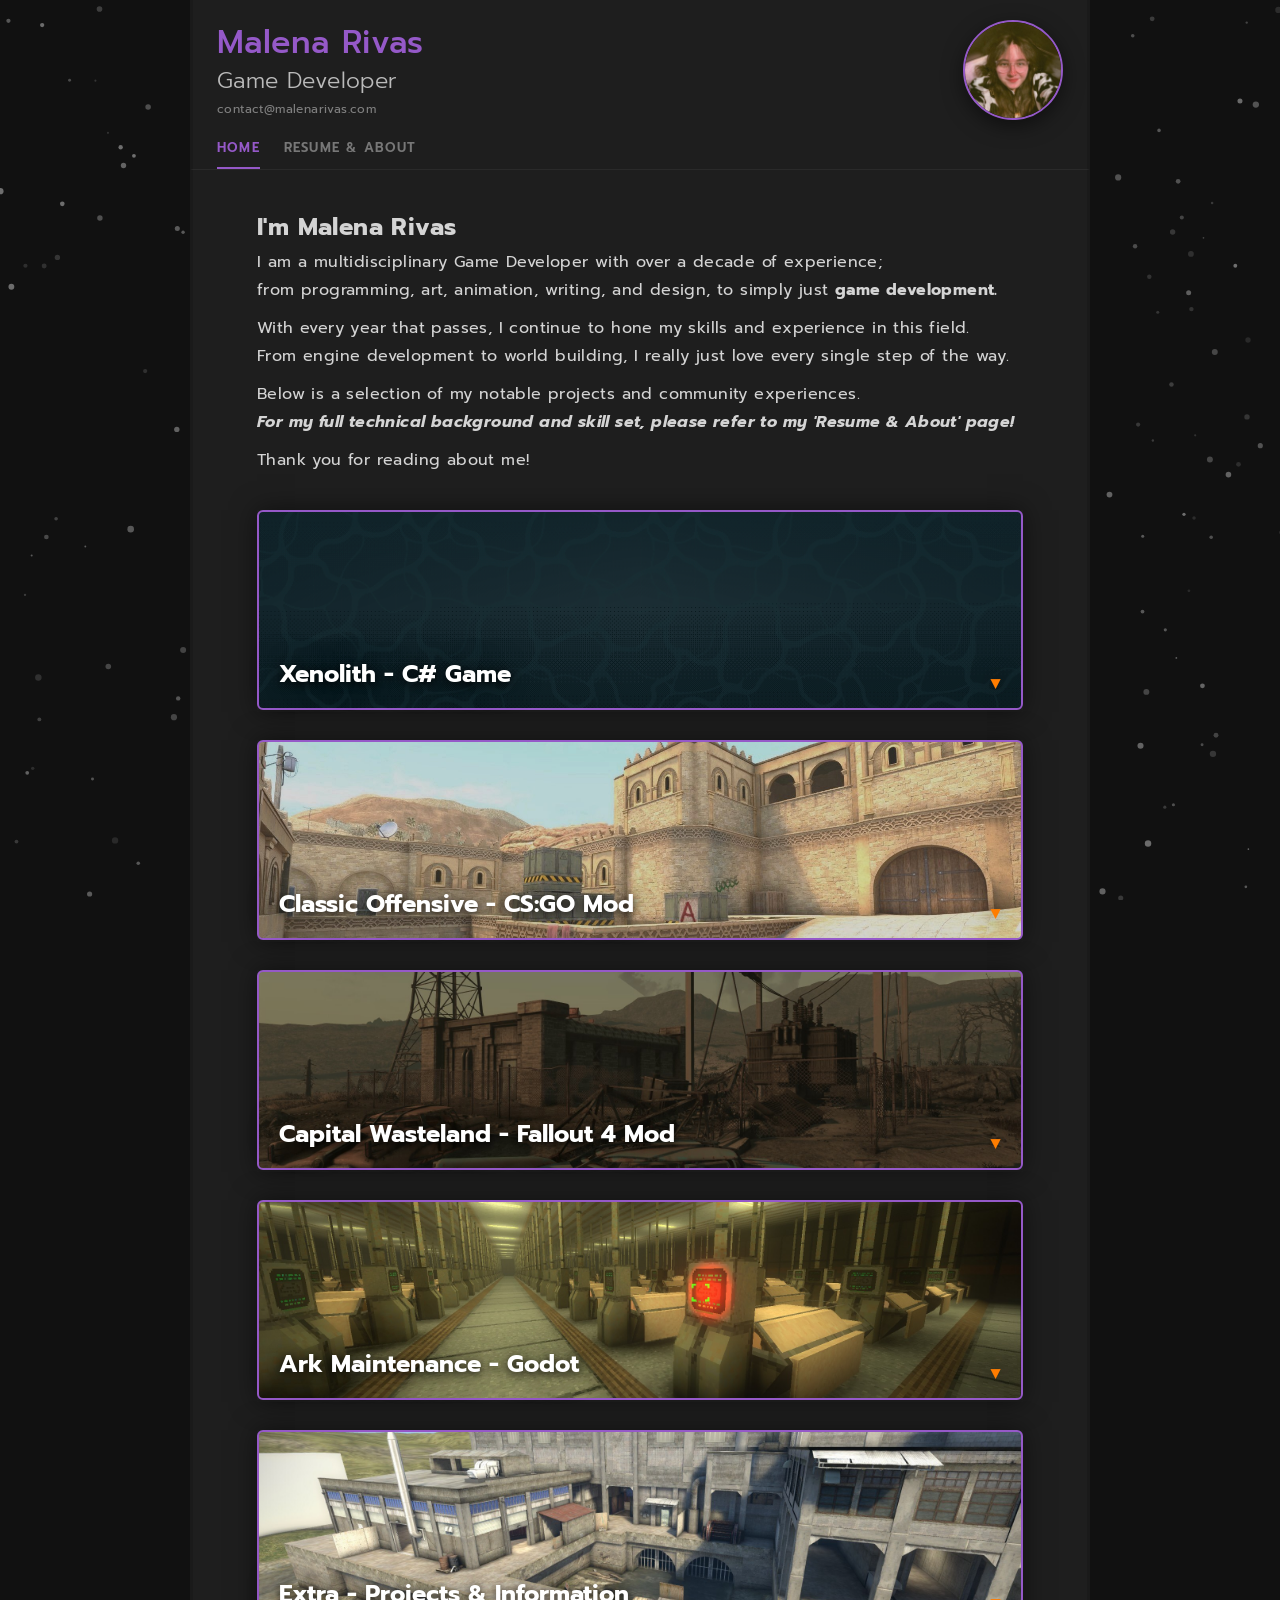
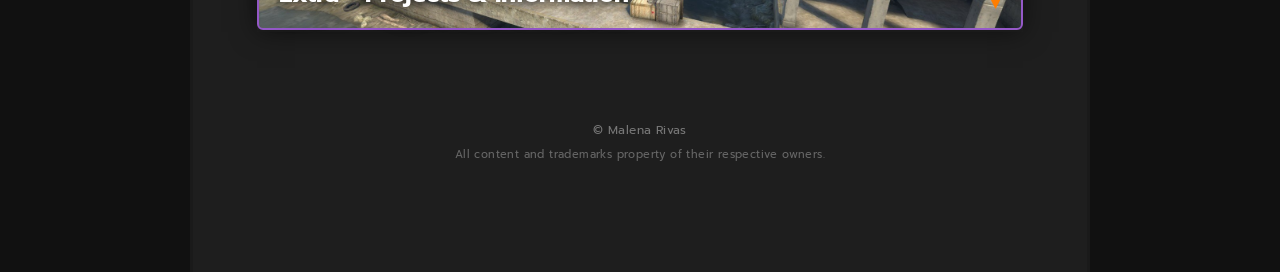
==== commit 9e9c7bc5: "Update index.html" ====
--- a/index.html
+++ b/index.html
@@ -625,18 +625,13 @@
                     <div class="accordion-content" aria-hidden="true">
                         <div class="project-body" data-markdown>
                             ## About
-                            Xenolith is currently under development. Made completely in my own C# game engine using .NET and
-                            MonoGame. More details will be revealed soon.
-
-                            Xenolith is a Story Driven Metroidvania that uses advanced fluid systems, light systems, and
-                            environmental storytelling to invoke a sense of dread and isolation.
-
-                            You play as **Diver-13 (Call-sign 'Artemis')** .
-                            You are part of the Tartarus Dynamics Rescue Squad (TD-RS), trained to evacuate marine researchers
-                            and scientists working at Tartarus Dynamics in the event that any of the underwater substations
-                            fail, flood, or worse.
-                            The Leviathans comms went dark 14 hours ago for an unknown reason. You and the rest of your rescue
-                            squad travel to different substations to find out what happened to The Leviathan.
+                            Xenolith is currently under development. Made completely in my own C# game engine using .NET and MonoGame. More details will be revealed soon.
+
+                            Xenolith is a Story Driven Metroidvania that uses advanced fluid systems, light systems, and environmental storytelling to invoke a sense of dread and isolation.
+
+                            You play as **Diver-13 (Call-sign 'Artemis')**.
+                            You are part of the Tartarus Dynamics Rescue Squad (TD-RS), trained to evacuate marine researchers and scientists working at Tartarus Dynamics in the event that any of the underwater substations fail, flood, or worse.
+                            The Leviathans comms went dark 14 hours ago for an unknown reason. You and the rest of your rescue squad travel to different substations to find out what happened to The Leviathan.
 
                             ## My Role
                             - Lead Writer, Developer, & System Designer
@@ -659,14 +654,10 @@
                     <div class="accordion-content" aria-hidden="true">
                         <div class="project-body" data-markdown>
                             ## About
-                            Counter-Strike: Classic Offensive was a fan-made overhaul for Counter-Strike: Global Offensive
-                            that aimed to recreate the gameplay and atmosphere of the earlier Counter-Strike titles,
-                            particularly **Counter-Strike 1.6** and **Counter-Strike: Source** .
-                            It brought back classic maps, weapons, and game modes while retaining the updated engine and
-                            mechanics of CS.
-
-                            The mod was designed for players who prefer the older, more traditional Counter-Strike experience
-                            with the modern improvements in graphics and performance from CS.
+                            Counter-Strike: Classic Offensive was a fan-made overhaul for Counter-Strike: Global Offensive that aimed to recreate the gameplay and atmosphere of the earlier Counter-Strike titles, particularly **Counter-Strike 1.6** and **Counter-Strike: Source** .
+                            It brought back classic maps, weapons, and game modes while retaining the updated engine and mechanics of CS.
+
+                            The mod was designed for players who prefer the older, more traditional Counter-Strike experience with the modern improvements in graphics and performance from CS.
 
                             ## My Role
                             - Lead Level Designer
@@ -695,15 +686,10 @@
                     <div class="accordion-content" aria-hidden="true">
                         <div class="project-body" data-markdown>
                             ## About
-                            Fallout 4: Capital Wasteland is a large scale fan-made mod for **Fallout 4** that aimed to
-                            recreate the setting of **Fallout 3** , focusing on the Capital Wasteland - the devastated region
-                            surrounding Washington, D.C.
-
-                            The mod reimagines the familiar world of Fallout 3, allowing players to explore the same locations
-                            and encounter similar factions, enemies, and quests, but with the enhanced visuals and mechanics of
-                            Fallout 4.
-                            It essentially combines the narrative and environment of Fallout 3 with the gameplay improvements
-                            and engine of Fallout 4.
+                            Fallout 4: Capital Wasteland is a large scale fan-made mod for **Fallout 4** that aimed to recreate the setting of **Fallout 3**, focusing on the Capital Wasteland - the devastated region surrounding Washington, D.C.
+
+                            The mod reimagined the familiar world of Fallout 3, allowing players to explore the same locations and encounter similar factions, enemies, and quests, but with the enhanced visuals and mechanics of Fallout 4.
+                            It essentially combines the narrative and environment of Fallout 3 with the gameplay improvements and engine of Fallout 4.
 
                             ## My Role
                             - Senior Level Designer & World Event Programmer
@@ -733,8 +719,7 @@
                             Ark Maintenance is a 14 day narrative experience set in a retro 3D environment with a
                             psychological looping story.
 
-                            The year is unknown; you awake out of a stasis pod suffering from mild amnesia while you are
-                            greeted by one of your crew members.
+                            The year is unknown; you awake out of a stasis pod suffering from mild amnesia while you are greeted by one of your crew members.
                             *You were chosen to be this years maintenance person through "the yearly work lottery".*
 
                             Upon starting work you are greeted by several other crew members.
@@ -744,22 +729,21 @@
                             - Medical Officer, Pete Blajevic
                             And a previously chosen worker hiding away unknown to the rest of the crew.
 
-                            You are given many choices during the course of the story, including Mutiny, Murder, Lies,
-                            Infection, and Sabotage.
-
-
-
-                            This is that lore rich shelved 3D project that I mentioned, code-named "Ark Maintenance". This was
-                            a passion project made by me and my significant other who is also in IT!
+                            You are given many choices during the course of the story, including Mutiny, Murder, Lies, Infection, and Sabotage.
+
+
+
+
+                            This is that lore rich shelved 3D project that I mentioned, code-named "Ark Maintenance". This was a passion project made by me and my significant other who is also in IT!
                             Eventually we decided to put this project on hold so she could focus on work and her schooling.
-                            Truthfully after releasing the demo, and playtesting with friends and family we both achieved what
-                            we wanted with Ark Maintenance and didn't seek further interations!
-
-                            ## Her Role
-                            - Lead Artist & Writer
+
+                            Truthfully after releasing the demo, and playtesting with friends and family we both achieved what we wanted with Ark Maintenance and didn't seek further interations!
 
                             ## My Role
                             - Lead Programmer & Writer
+
+                            # Her Role
+                            - Lead Artist & Writer
                         </div>
                         <div class="project-images">
                             <span class="img-wrap" data-tooltip="Ark Maintenance Screenshot 1"><img src="images/Ark-1.jpg" loading="lazy" onclick="window.open(this.src,'_blank')" alt="Ark Maintenance Screenshot 1"></span>
@@ -778,20 +762,16 @@
                     <div class="accordion-content" aria-hidden="true">
                         <div class="project-body" data-markdown>
                             ## About
-                            Steelhead was a CS:GO map that was sadly never published but went through tons of interations and
-                            playtests.
+                            Steelhead was a CS:GO map that was sadly never published but went through tons of interations and playtests.
                             I was the sole developer, artist, and designer for this competitive map.
-                            Steelhead was scheduled to release in early 2024 but with the CS2 release in late 2023 it replaced
-                            the previous engine, thus killing the ongoing project Steelhead.
-
-                            Me and a friend participated and attempted a Game Jam half way into 2024, our scope ended up being
-                            too big and we missed the submission deadline.
-                            However it was still a cool concept inspired by Link to the Past and also a great learning
-                            experience for me! This was made in Unity!
+                            Steelhead was scheduled to release in early 2024 but with the CS2 release in late 2023 it replaced the previous engine, thus killing the ongoing project Steelhead.
+
+                            Me and a friend participated and attempted a Game Jam half way into 2024, our scope ended up being too big and we missed the submission deadline.
+                            However it was still a cool concept inspired by Link to the Past and also a great learning experience for me! This was also made in Unity!
 
                             ## My Role
-                            - Lead Programmer & Artist (Game Jam)
-                            - Lead Developer & Designer (Steelhead)
+                            - Lead Programmer & Artist (Game Jam) [Unity]
+                            - Lead Developer & Designer (Steelhead) [Source 1]
                         </div>
                         <div class="project-images">
                             <span class="img-wrap" data-tooltip="Game Jam Screenshot 1"><img src="images/Extra-1.jpg" loading="lazy" onclick="window.open(this.src,'_blank')" alt="Game Jam Screenshot 1"></span>
@@ -812,21 +792,16 @@
                 <div class="resume-body" data-markdown>
                     ## About Me
                     I am a Game Developer driven by a passion for building complete, immersive worlds.
-                    I started my journey young modding Source Engine titles, which quickly turned into a desire to learn
-                    every discipline involved in game creation.
+                    I started my journey young modding Source Engine titles, which quickly turned into a desire to learn every discipline involved in game creation.
 
                     I have extensive experience across multiple engines, including 2D or 3D pipelines.
-                    I've contributed to large-scale singleplayer mod content, built competitive multiplayer maps, and
-                    developed original games from the ground up. Independently and in collaborative dev teams.
-
-                    **I also have hundreds of pages worth of design documentation over the years, including lore and system
-                        architecture for my various amount of contributed projects!**
-
-                    Some of which includes a lore rich shelved 3D project, code-named "Ark Maintenance" and an even more
-                    lore and design rich 2D story platformer code-named "Xenolith".
-
-                    I transitioned away from existing engine frameworks (Godot & Unity) to build my own C# engine using .NET
-                    and MonoGame, giving me absolute control over the architecture of my current independent 2D project.
+                    I've contributed to large-scale singleplayer mod content, built competitive multiplayer maps, and developed original games from the ground up. Independently and in collaborative dev teams.
+
+                    **I also have hundreds of pages worth of design documentation over the years, including lore and system architecture for my various amount of contributed projects!**
+
+                    Some of which includes a lore rich shelved 3D project, code-named "Ark Maintenance" and an even more lore and design rich 2D story platformer code-named "Xenolith".
+
+                    I transitioned away from existing engine frameworks (Godot & Unity) to build my own C# engine using .NET and MonoGame, giving me absolute control over the architecture of my current independent 2D project.
 
 
                     ## Technical Experience
@@ -855,6 +830,9 @@
                     **Art & Animation:**
                     Modeling, Texturing, Rigging, Pixel Art, and 2D/3D Animation. (Blender/3dsMax & Aseprite)
 
+
+
+
                     ## Contact Information
 
                     CDT (UTC-5) - Houston, TX
@@ -865,7 +843,6 @@
                 </div>
             </section>
 
-            <!-- ── Footer (always visible, outside tab sections) ── -->
             <footer class="site-footer">
                 <p>&copy; Malena Rivas</p>
                 <p>All content and trademarks property of their respective owners.</p>
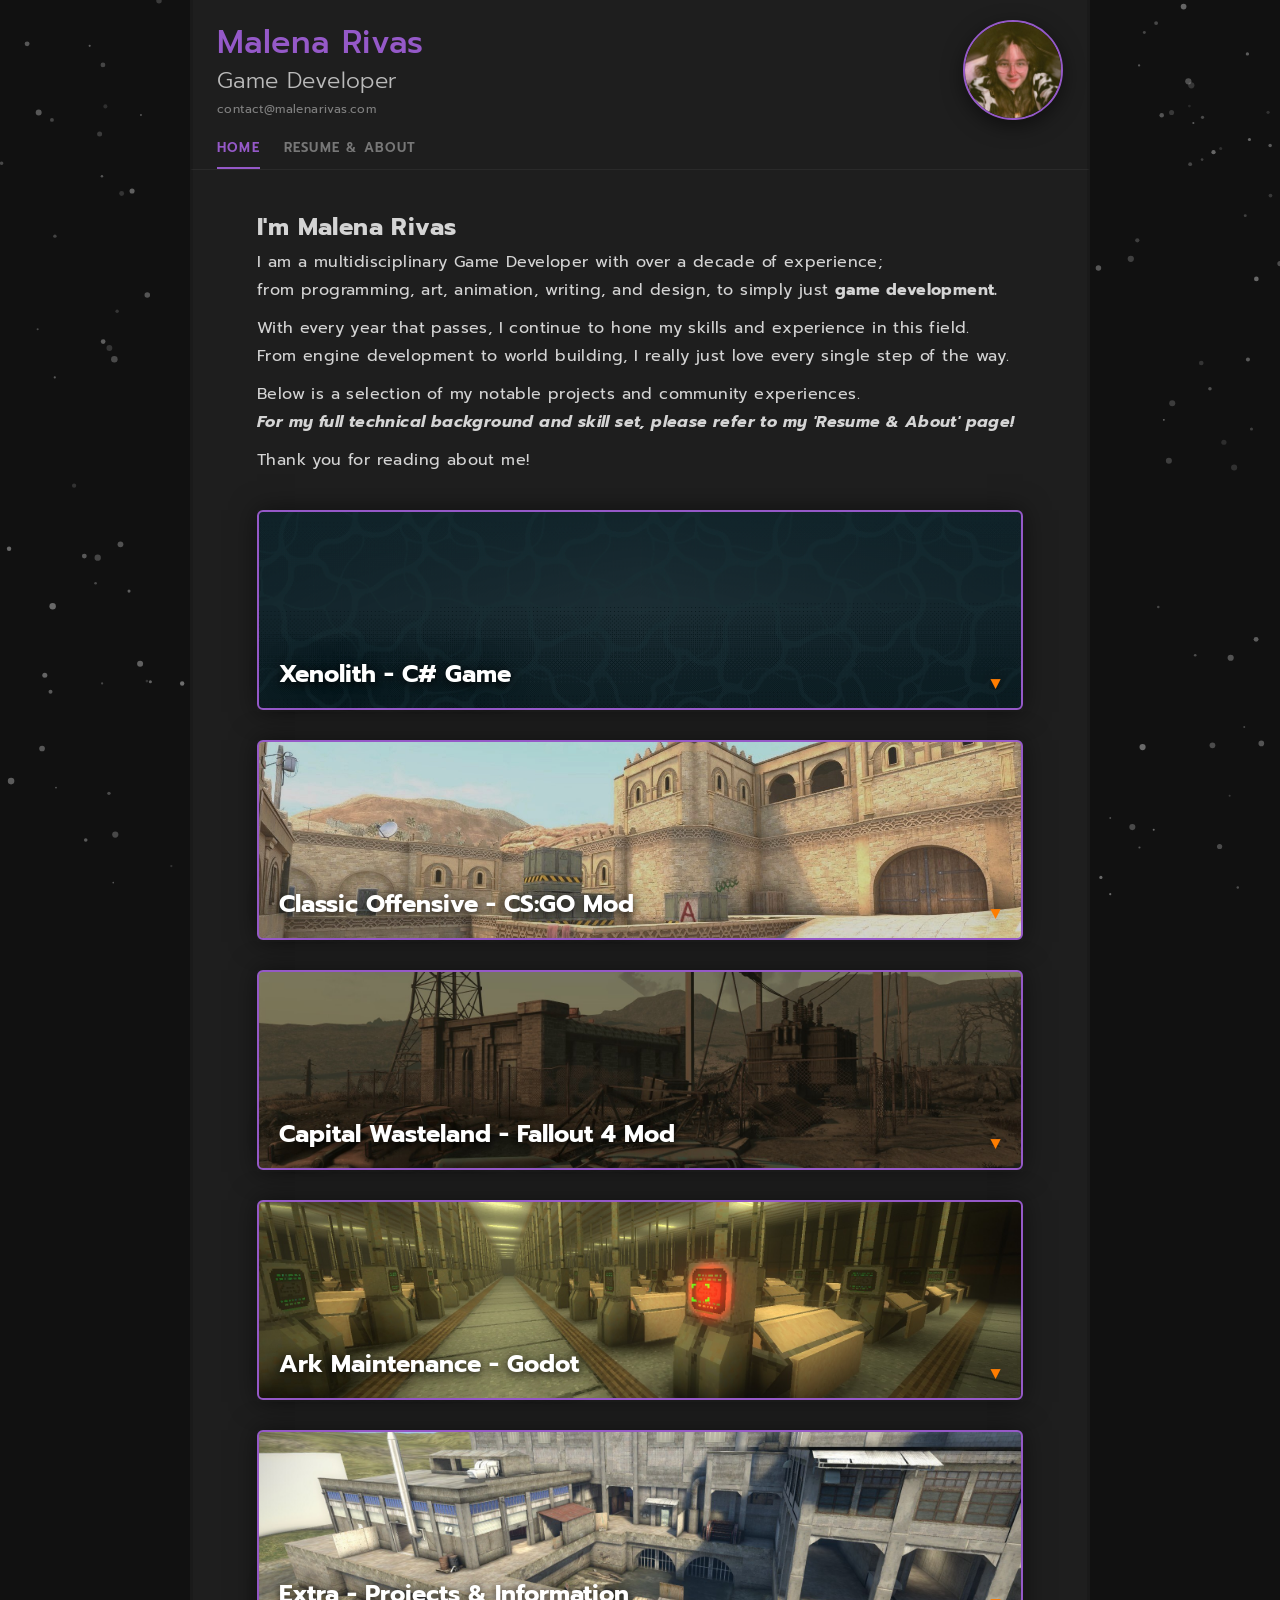
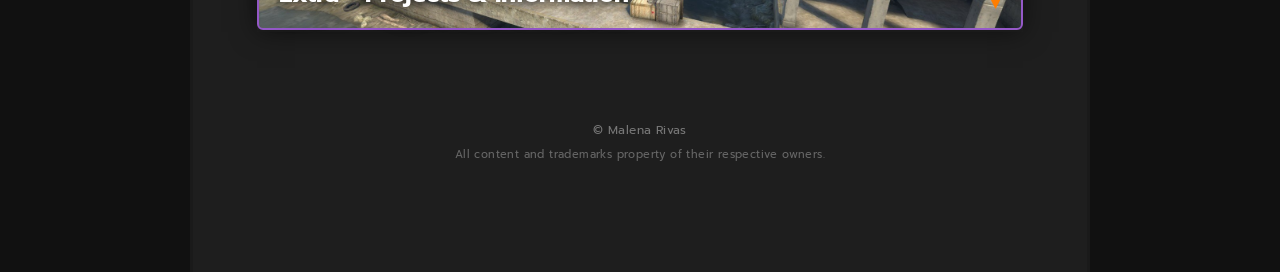
==== commit 2dbe91b6: "Update index.html" ====
--- a/index.html
+++ b/index.html
@@ -638,9 +638,6 @@
                         </div>
                         <div class="project-images">
                             <span class="img-wrap" data-tooltip="Xenolith Screenshot 1"><img src="images/Xenolith-1.jpg" loading="lazy" onclick="window.open(this.src,'_blank')" alt="Xenolith Screenshot 1"></span>
-                            <span class="img-wrap" data-tooltip="Xenolith Screenshot 2"><img src="images/Xenolith-2.jpg" loading="lazy" onclick="window.open(this.src,'_blank')" alt="Xenolith Screenshot 2"></span>
-                            <span class="img-wrap" data-tooltip="Xenolith Screenshot 3"><img src="images/Xenolith-3.jpg" loading="lazy" onclick="window.open(this.src,'_blank')" alt="Xenolith Screenshot 3"></span>
-                            <span class="img-wrap" data-tooltip="Xenolith Screenshot 4"><img src="images/Xenolith-4.jpg" loading="lazy" onclick="window.open(this.src,'_blank')" alt="Xenolith Screenshot 4"></span>
                         </div>
                     </div>
                 </div>
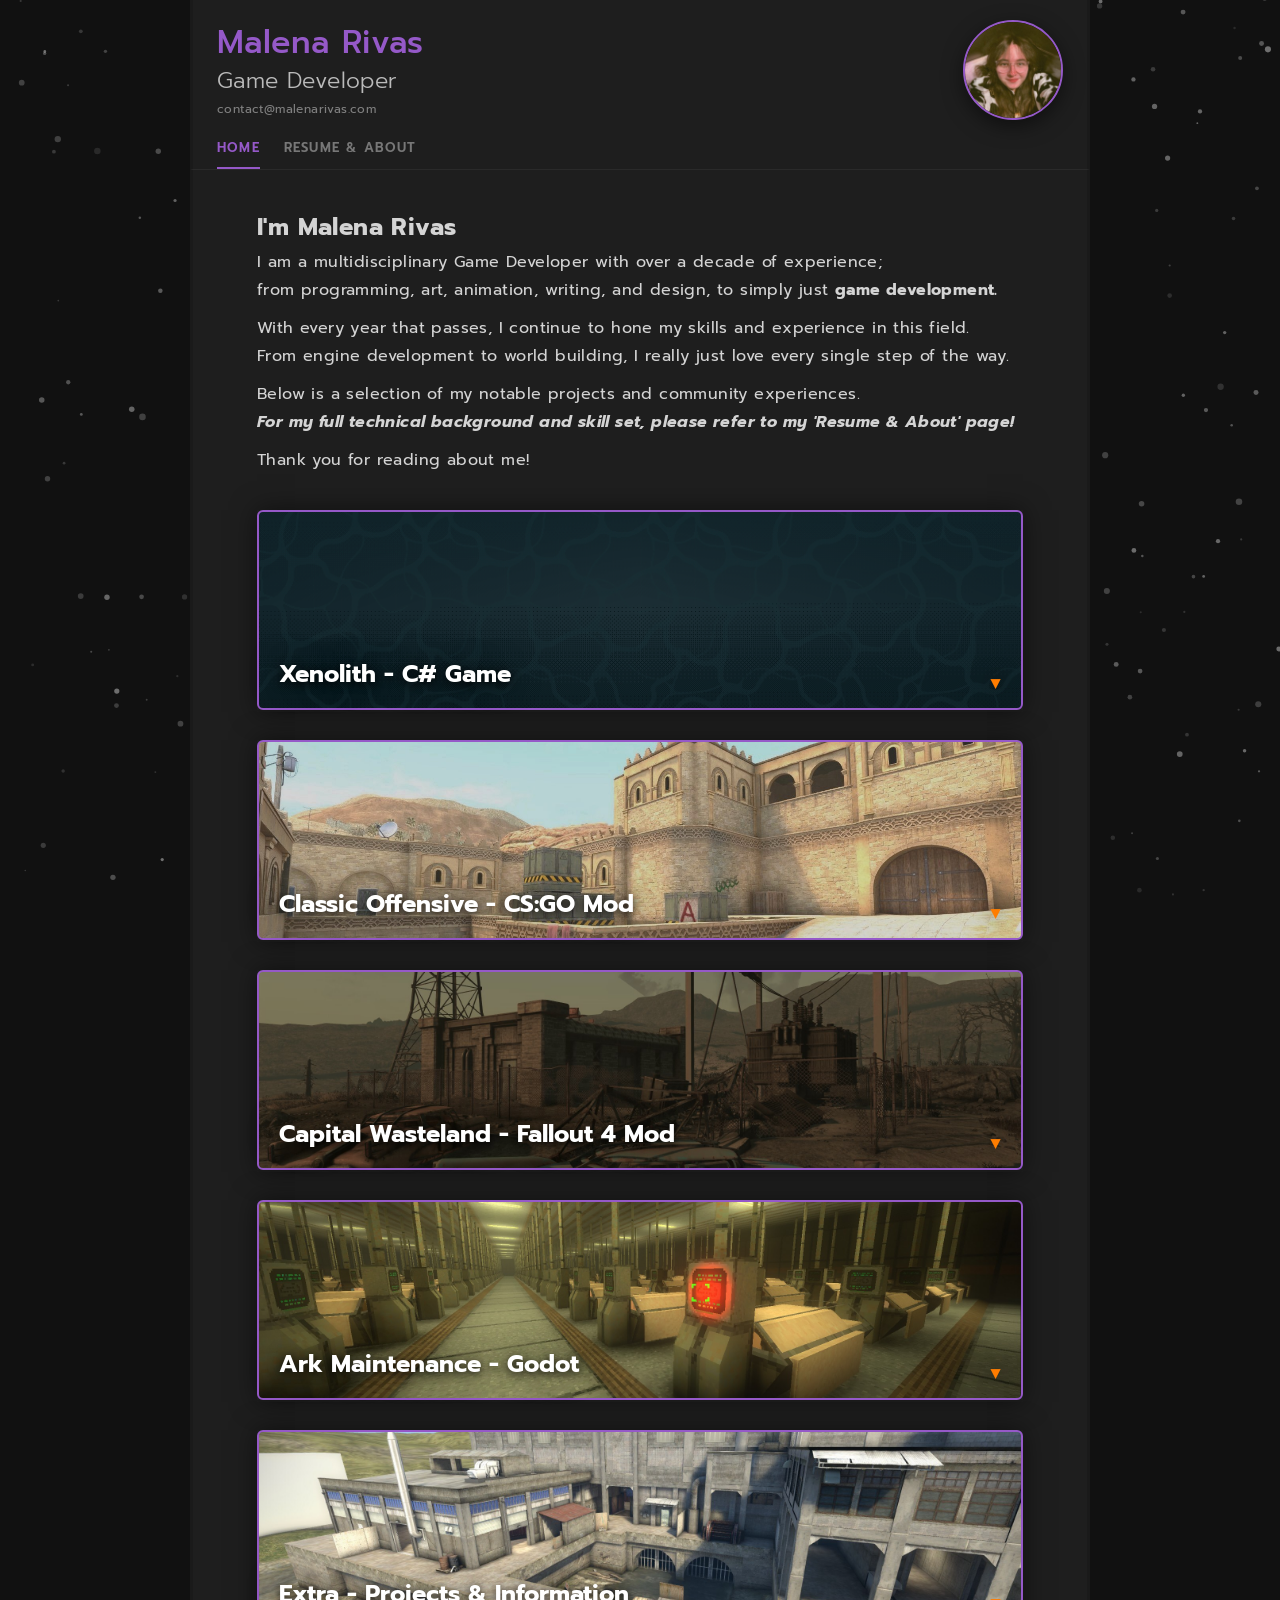
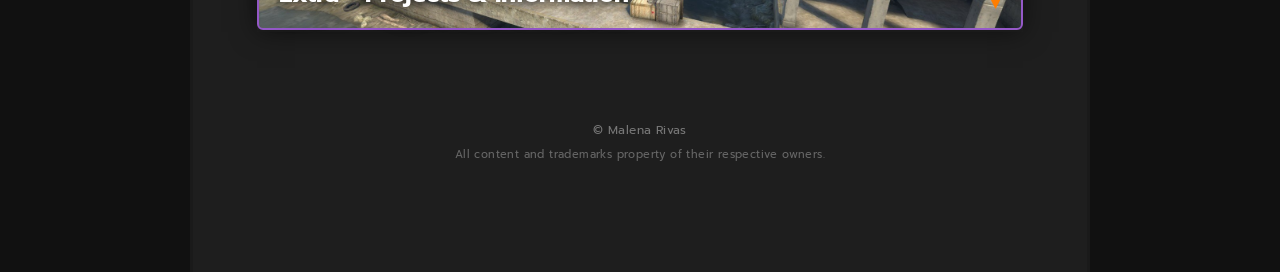
==== commit 84dc69c3: "Update index.html" ====
--- a/index.html
+++ b/index.html
@@ -834,7 +834,7 @@
 
                     CDT (UTC-5) - Houston, TX
                     [contact@malenarivas.com](mailto:contact@malenarivas.com)
-                    [LinkedIn Profile](https://www.linkedin.com/in/malena-rivas-7b910b329)
+                    [LinkedIn Profile](https://www.linkedin.com/in/malena-rivas/)
 
 
                 </div>
@@ -1064,4 +1064,4 @@
         })();
     </script>
 </body>
-</html>+</html>
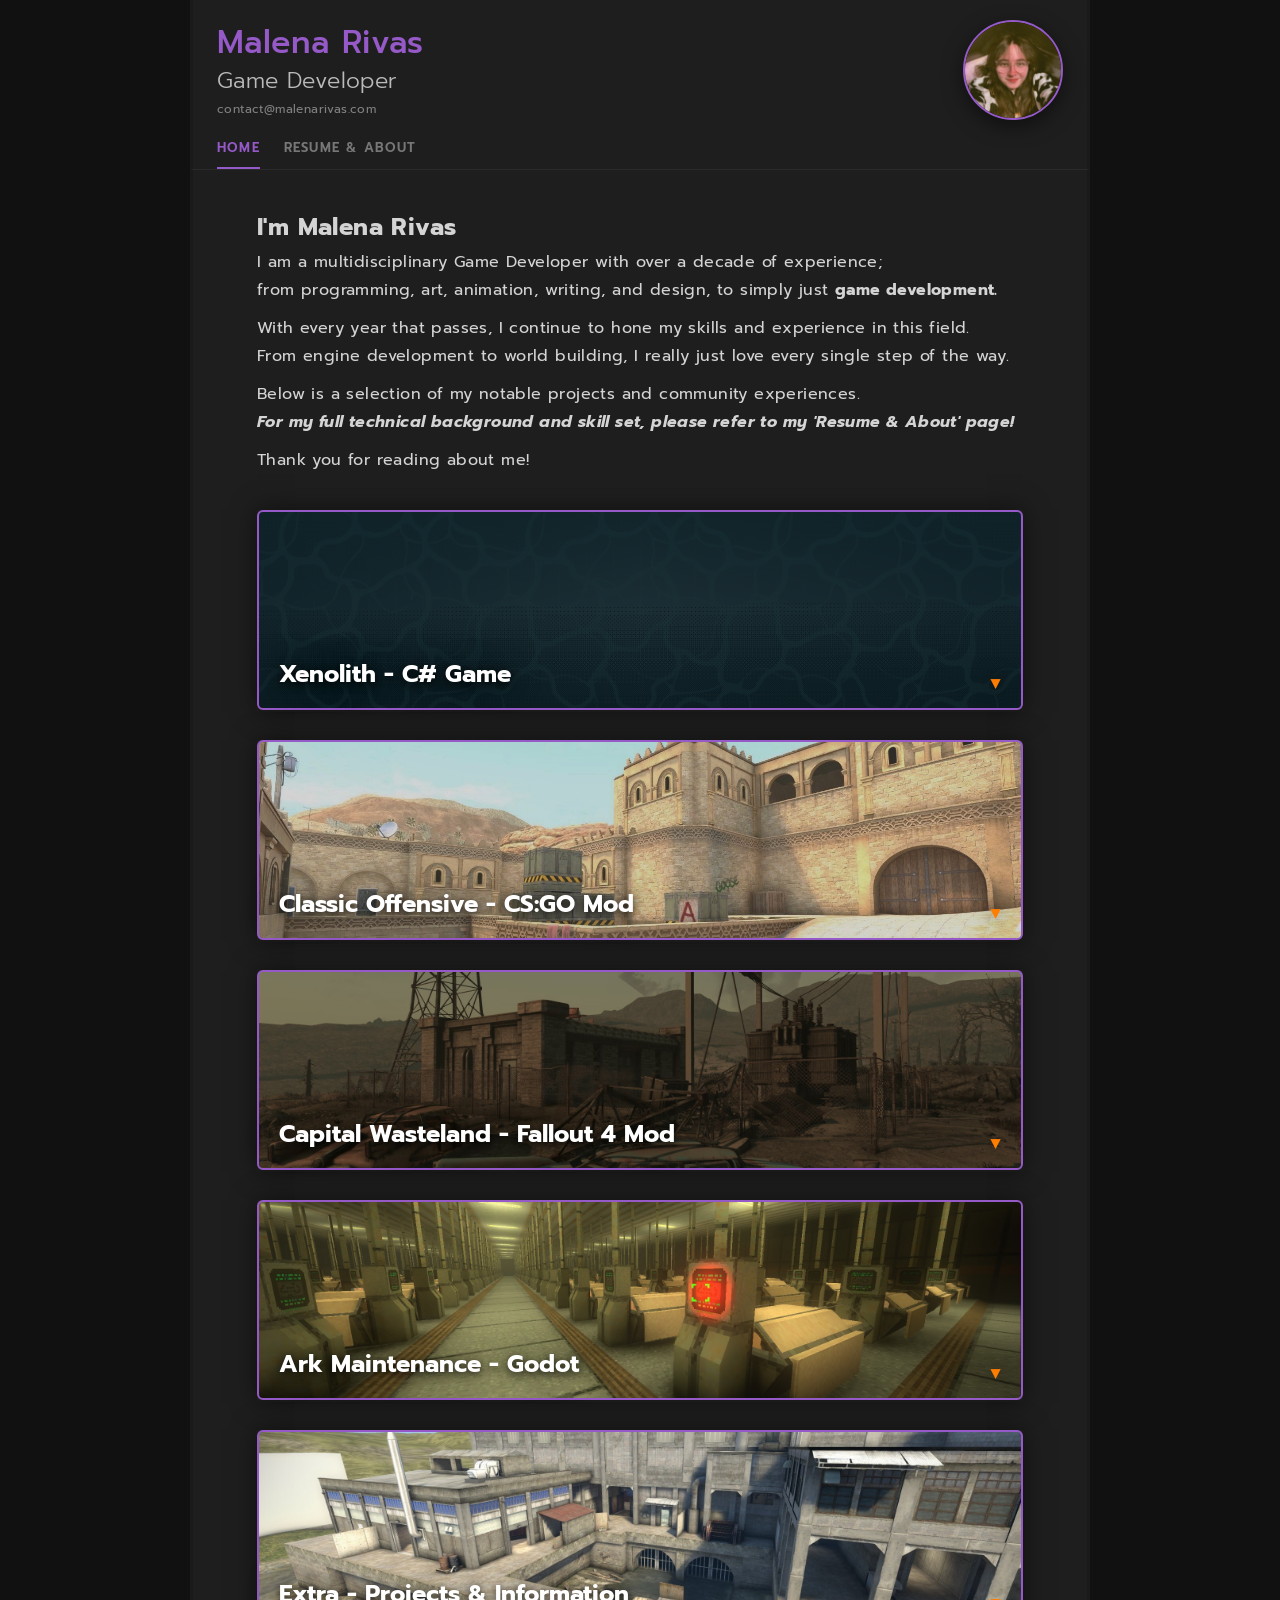
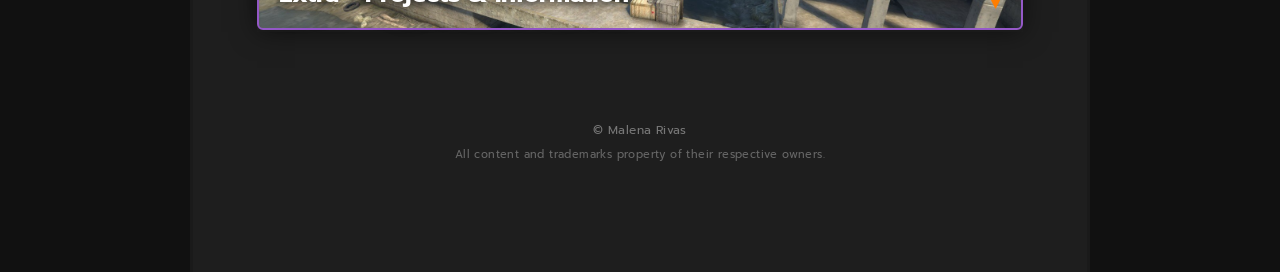
==== commit f283327c: "Update index.html" ====
--- a/index.html
+++ b/index.html
@@ -994,7 +994,7 @@
         // ── Snow effect (winter only) ──
         (function() {
             const month = new Date().getMonth();
-            const isWinter = (month === 11 || month === 0 || month === 1);
+            const isWinter = (month === 6 || month === 0 || month === 1);
             if (!isWinter) return;
             if (window.matchMedia('(prefers-reduced-motion: reduce)').matches) return;
 
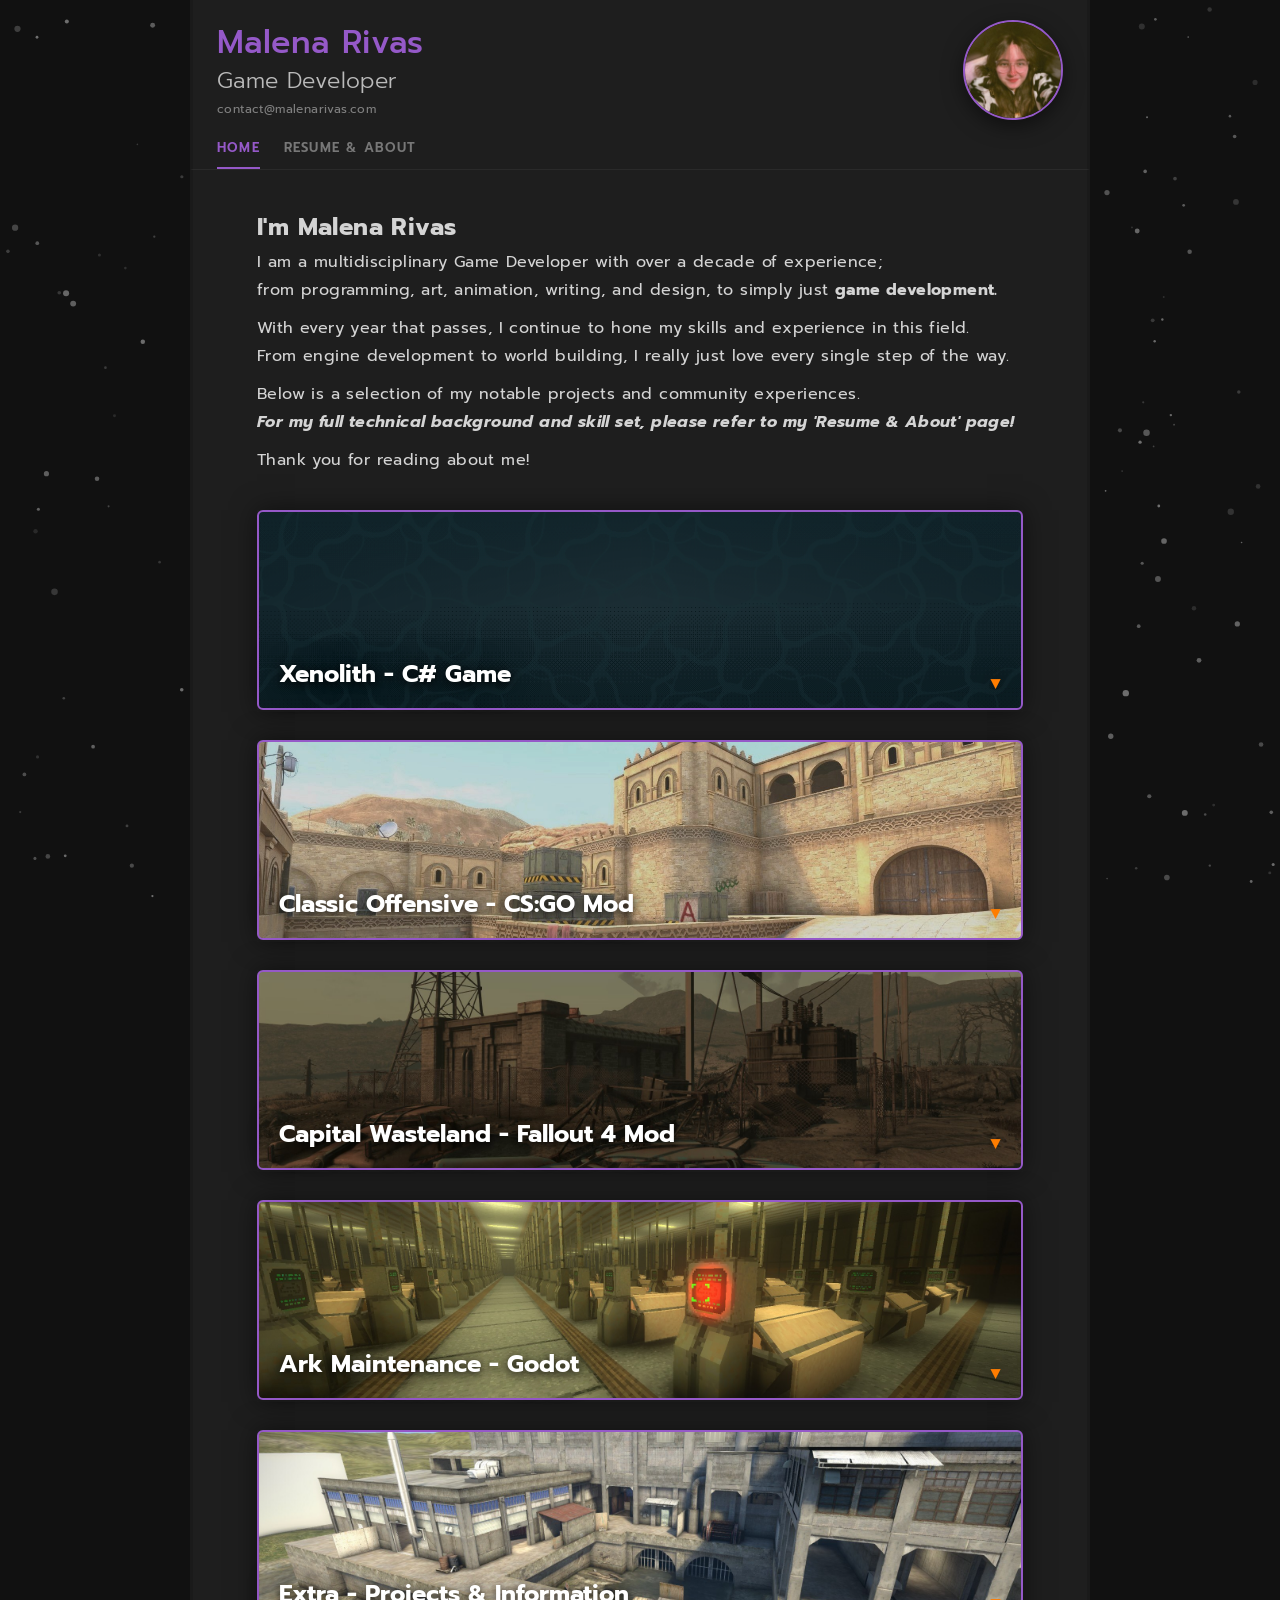
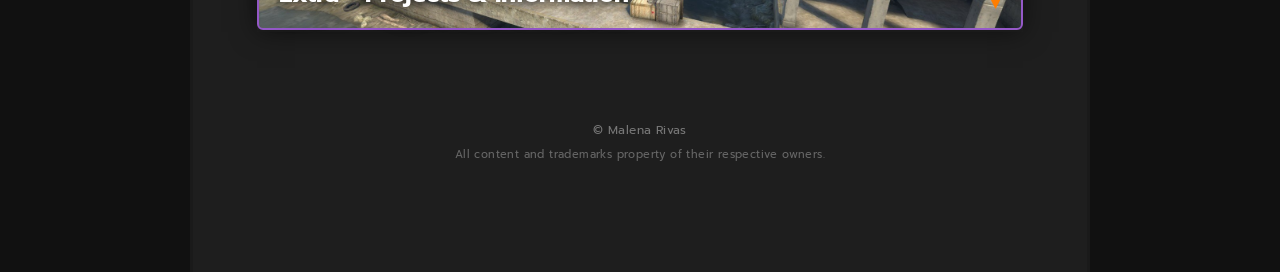
==== commit 58ed4d67: "Update index.html" ====
--- a/index.html
+++ b/index.html
@@ -994,7 +994,7 @@
         // ── Snow effect (winter only) ──
         (function() {
             const month = new Date().getMonth();
-            const isWinter = (month === 6 || month === 0 || month === 1);
+            const isWinter = (month === 11 || month === 0 || month === 1);
             if (!isWinter) return;
             if (window.matchMedia('(prefers-reduced-motion: reduce)').matches) return;
 
